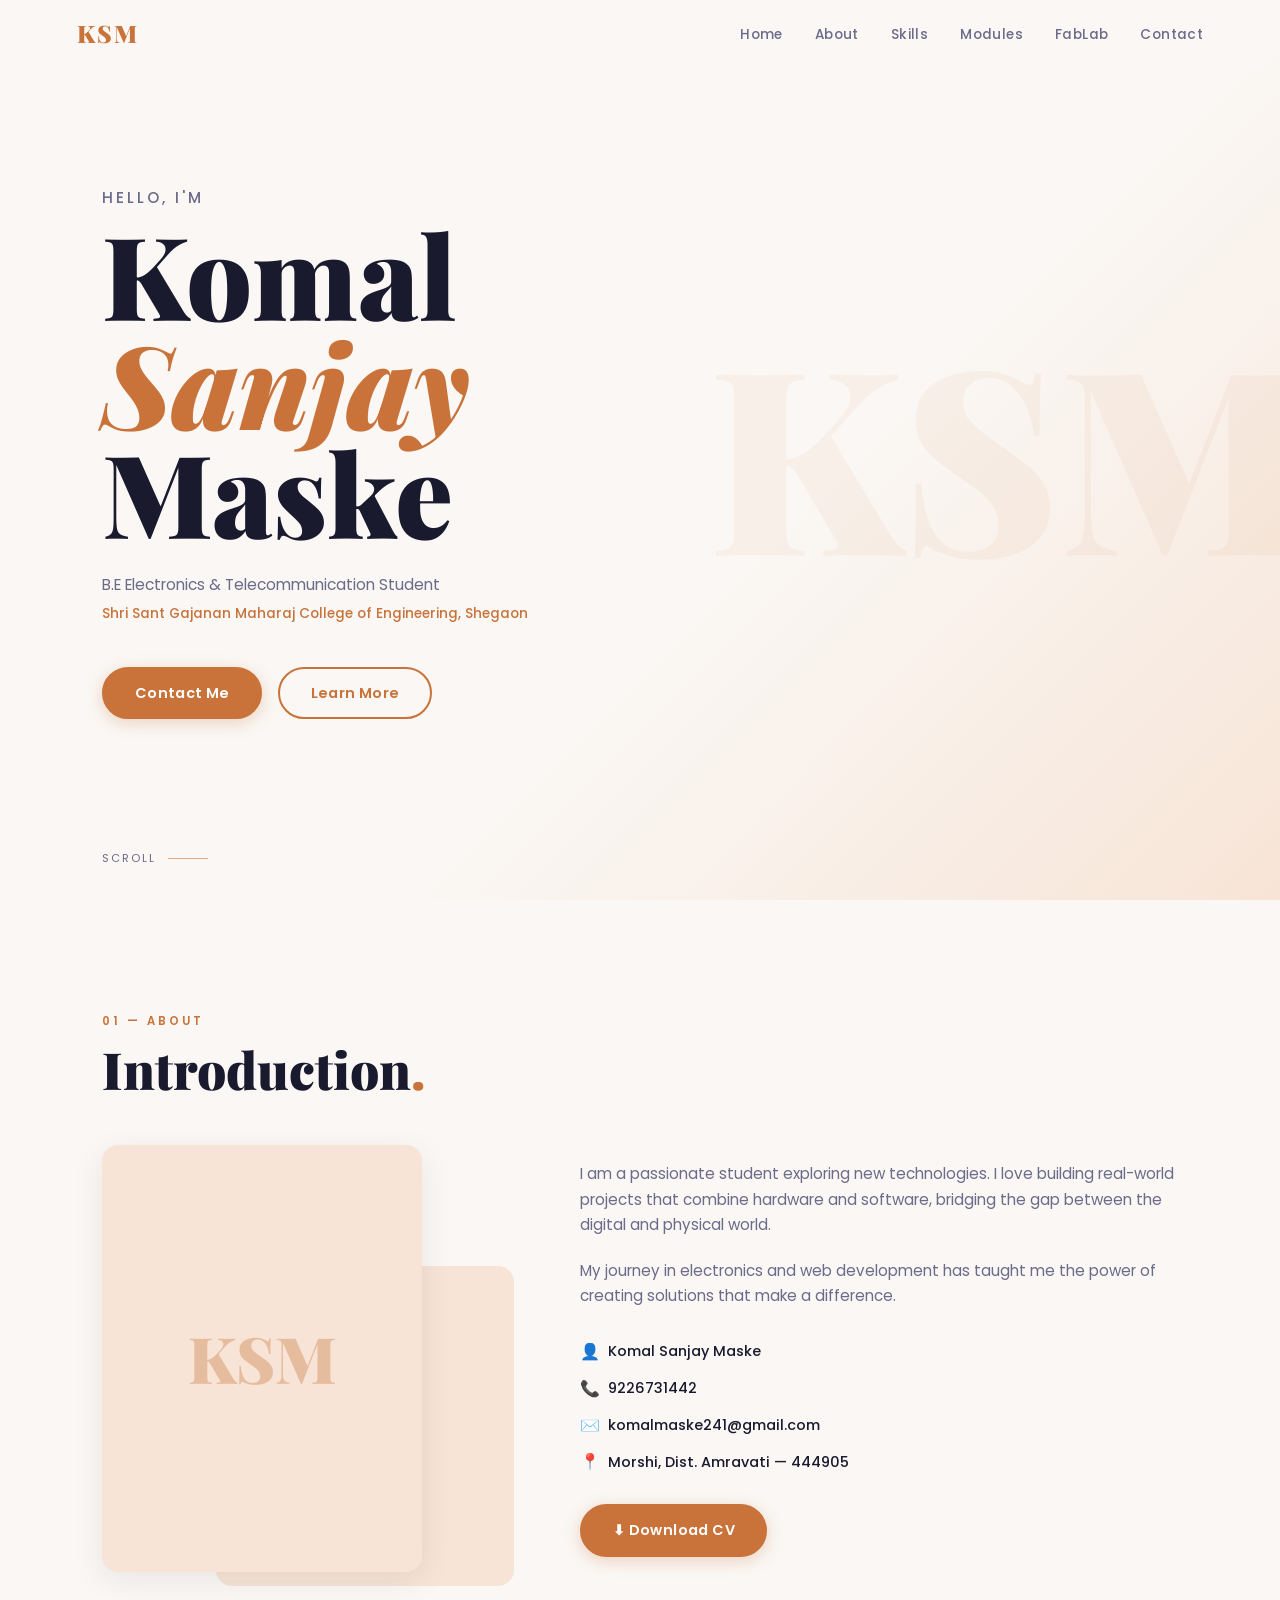
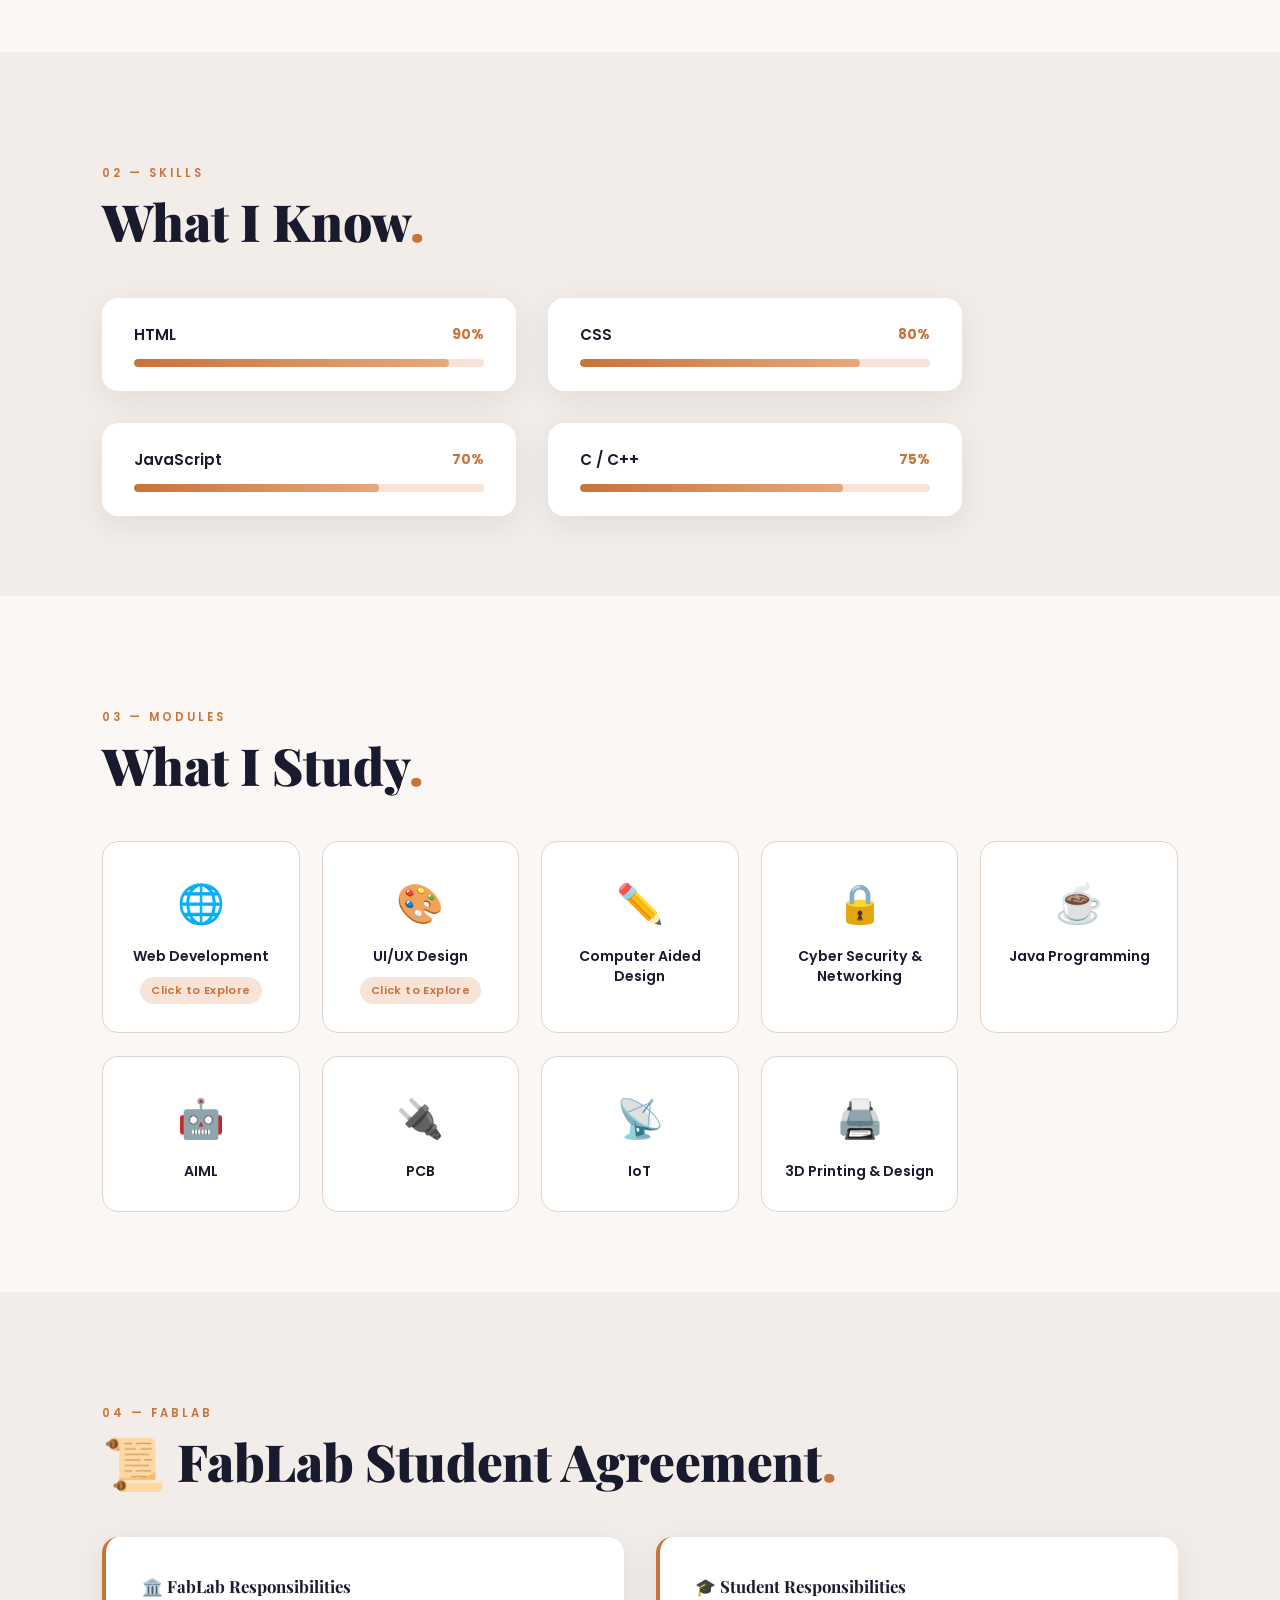
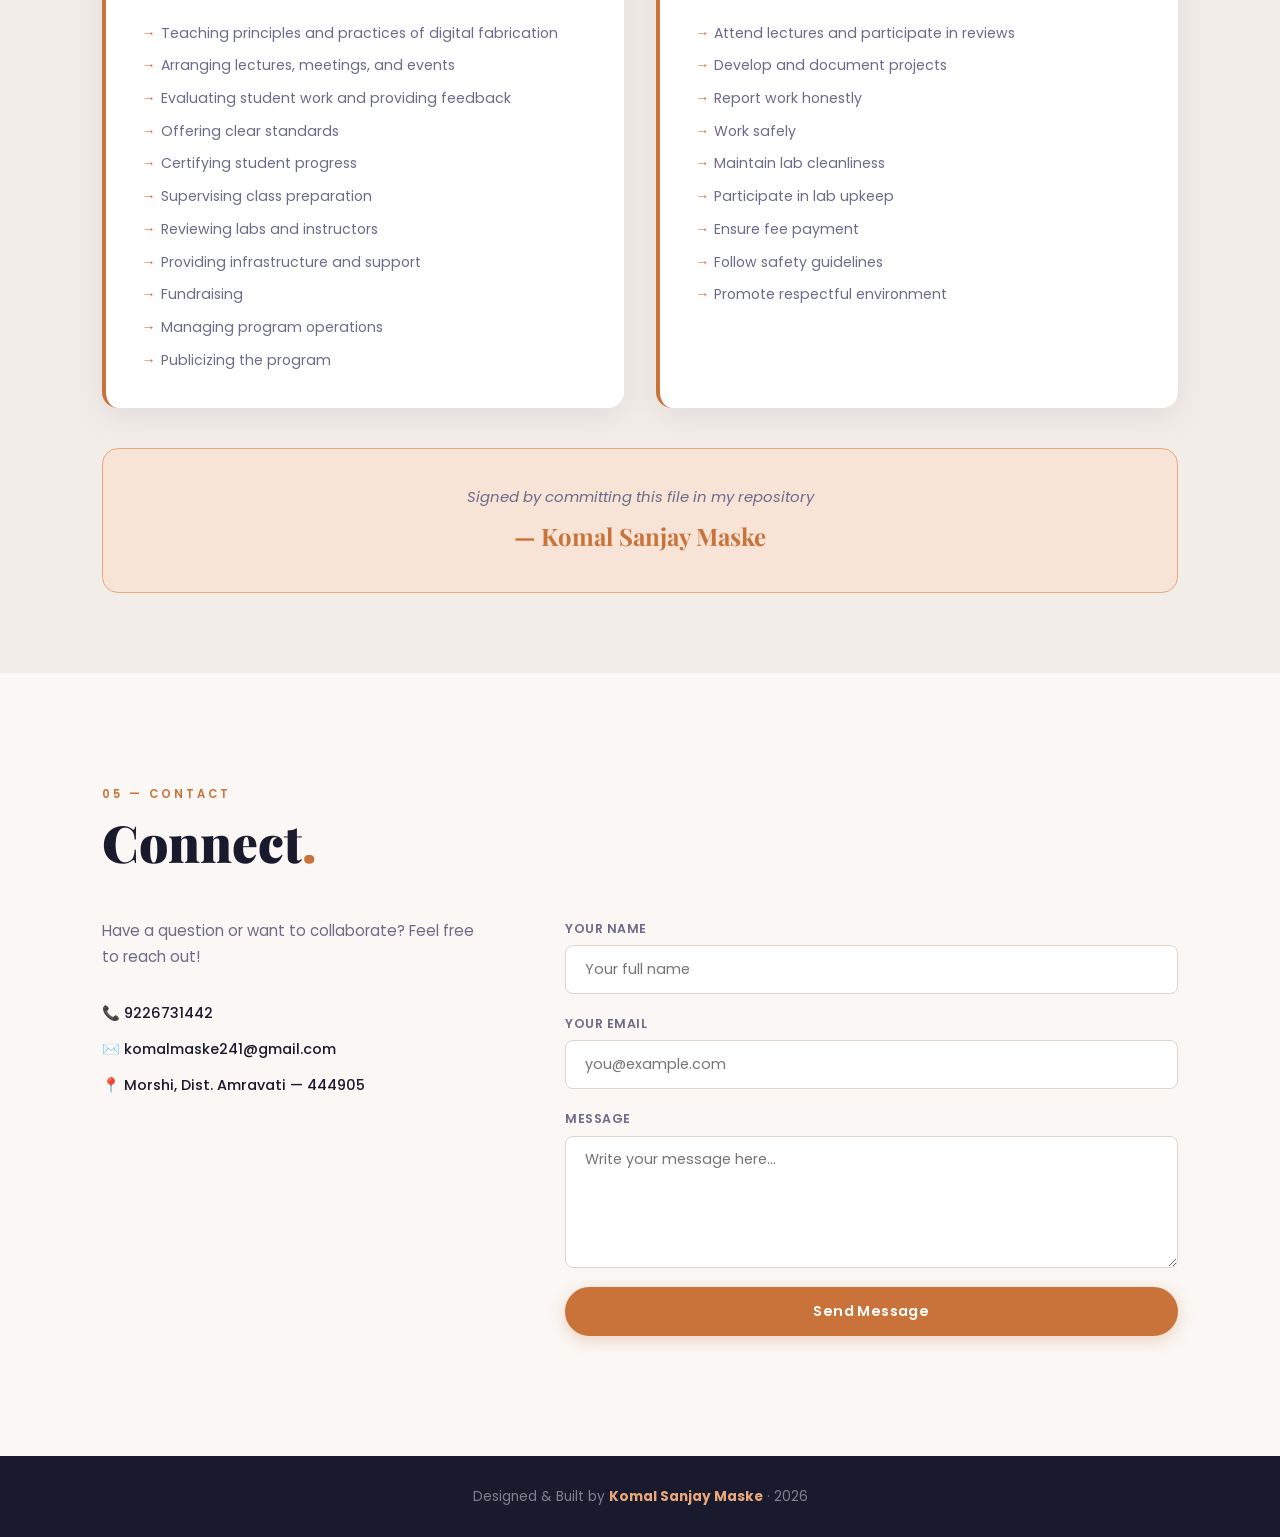
==== index.html @ d0f11cbf "Add files via upload" ====
<!DOCTYPE html>
<html lang="en">
<head>
  <meta charset="UTF-8" />
  <meta name="viewport" content="width=device-width, initial-scale=1.0" />
  <title>Komal Sanjay Maske | Portfolio</title>
  <link rel="stylesheet" href="style.css" />
  <link href="https://fonts.googleapis.com/css2?family=Playfair+Display:ital,wght@0,700;0,900;1,700&family=Poppins:wght@300;400;500;600;700&display=swap" rel="stylesheet" />
</head>
<body>

  <!-- ===== NAVBAR ===== -->
  <nav id="navbar">
    <div class="nav-logo">KSM</div>
    <button class="hamburger" id="hamburger" aria-label="Toggle menu">
      <span></span><span></span><span></span>
    </button>
    <ul class="nav-links" id="nav-links">
      <li><a href="#hero">Home</a></li>
      <li><a href="#about">About</a></li>
      <li><a href="#skills">Skills</a></li>
      <li><a href="#modules">Modules</a></li>
      <li><a href="#fablab">FabLab</a></li>
      <li><a href="#contact">Contact</a></li>
    </ul>
  </nav>

  <!-- ===== HERO ===== -->
  <section id="hero">
    <div class="hero-bg-text" aria-hidden="true">KSM</div>
    <div class="hero-content">
      <p class="hero-greeting fade-up">Hello, I'm</p>
      <h1 class="hero-name fade-up delay-1">
        <span class="name-line">Komal</span>
        <span class="name-line accent">Sanjay</span>
        <span class="name-line">Maske</span>
      </h1>
      <p class="hero-subtitle fade-up delay-2">
        B.E Electronics &amp; Telecommunication Student<br />
        <span class="college">Shri Sant Gajanan Maharaj College of Engineering, Shegaon</span>
      </p>
      <div class="hero-buttons fade-up delay-3">
        <a href="#contact" class="btn btn-primary">Contact Me</a>
        <a href="#about" class="btn btn-outline">Learn More</a>
      </div>
    </div>
    <div class="hero-scroll-hint" aria-hidden="true">
      <span>Scroll</span>
      <div class="scroll-line"></div>
    </div>
  </section>

  <!-- ===== ABOUT ===== -->
  <section id="about" class="section">
    <div class="section-label">01 — About</div>
    <h2 class="section-title">Introduction</h2>
    <div class="about-grid">
      <div class="about-image-wrap fade-left">
        <!--
          Add your photo:
          1. Place a photo named "profile.jpg" inside an "images/" folder
          2. It will appear here automatically
        -->
        <div class="about-img-placeholder">
          <img src="images/profile.jpg" alt="Komal Sanjay Maske"
            onerror="this.style.display='none';this.nextElementSibling.style.display='flex'" />
          <div class="img-fallback">KSM</div>
        </div>
        <div class="about-accent-box"></div>
      </div>
      <div class="about-text fade-right">
        <p>I am a passionate student exploring new technologies. I love building real-world projects that combine hardware and software, bridging the gap between the digital and physical world.</p>
        <p>My journey in electronics and web development has taught me the power of creating solutions that make a difference.</p>
        <ul class="about-details">
          <li><span class="detail-icon">👤</span> Komal Sanjay Maske</li>
          <li><span class="detail-icon">📞</span> 9226731442</li>
          <li><span class="detail-icon">✉️</span> komalmaske241@gmail.com</li>
          <li><span class="detail-icon">📍</span> Morshi, Dist. Amravati — 444905</li>
        </ul>
        <!-- CV PDF is included in the repo as Komal.pdf -->
        <a href="Komal.pdf" class="btn btn-primary" download="Komal_Maske_CV.pdf">⬇ Download CV</a>
      </div>
    </div>
  </section>

  <!-- ===== SKILLS ===== -->
  <section id="skills" class="section section-alt">
    <div class="section-label">02 — Skills</div>
    <h2 class="section-title">What I Know</h2>
    <div class="skills-grid">
      <div class="skill-item fade-up">
        <div class="skill-header"><span class="skill-name">HTML</span><span class="skill-percent">90%</span></div>
        <div class="skill-bar"><div class="skill-fill" data-width="90"></div></div>
      </div>
      <div class="skill-item fade-up delay-1">
        <div class="skill-header"><span class="skill-name">CSS</span><span class="skill-percent">80%</span></div>
        <div class="skill-bar"><div class="skill-fill" data-width="80"></div></div>
      </div>
      <div class="skill-item fade-up delay-2">
        <div class="skill-header"><span class="skill-name">JavaScript</span><span class="skill-percent">70%</span></div>
        <div class="skill-bar"><div class="skill-fill" data-width="70"></div></div>
      </div>
      <div class="skill-item fade-up delay-3">
        <div class="skill-header"><span class="skill-name">C / C++</span><span class="skill-percent">75%</span></div>
        <div class="skill-bar"><div class="skill-fill" data-width="75"></div></div>
      </div>
    </div>
  </section>

  <!-- ===== MODULES ===== -->
  <section id="modules" class="section">
    <div class="section-label">03 — Modules</div>
    <h2 class="section-title">What I Study</h2>
    <div class="modules-grid" id="modules-grid">
      <div class="module-card clickable fade-up" data-modal="modal-webdev" tabindex="0" role="button" aria-label="Web Development">
        <div class="module-icon">🌐</div>
        <h3>Web Development</h3>
        <span class="module-badge">Click to Explore</span>
      </div>
      <div class="module-card clickable fade-up delay-1" data-modal="modal-uiux" tabindex="0" role="button" aria-label="UI/UX Design">
        <div class="module-icon">🎨</div>
        <h3>UI/UX Design</h3>
        <span class="module-badge">Click to Explore</span>
      </div>
      <div class="module-card fade-up delay-2">
        <div class="module-icon">✏️</div>
        <h3>Computer Aided Design</h3>
      </div>
      <div class="module-card fade-up delay-3">
        <div class="module-icon">🔒</div>
        <h3>Cyber Security &amp; Networking</h3>
      </div>
      <div class="module-card fade-up">
        <div class="module-icon">☕</div>
        <h3>Java Programming</h3>
      </div>
      <div class="module-card fade-up delay-1">
        <div class="module-icon">🤖</div>
        <h3>AIML</h3>
      </div>
      <div class="module-card fade-up delay-2">
        <div class="module-icon">🔌</div>
        <h3>PCB</h3>
      </div>
      <div class="module-card fade-up delay-3">
        <div class="module-icon">📡</div>
        <h3>IoT</h3>
      </div>
      <div class="module-card fade-up">
        <div class="module-icon">🖨️</div>
        <h3>3D Printing &amp; Design</h3>
      </div>
    </div>
  </section>

  <!-- ====================================================
       MODAL: WEB DEVELOPMENT
       ==================================================== -->
  <div class="modal-overlay" id="modal-webdev" role="dialog" aria-modal="true">
    <div class="modal-box">
      <button class="modal-close" data-close="modal-webdev" aria-label="Close modal">✕</button>
      <h2 class="modal-title">🌐 My Learning Journey — Web Development</h2>

      <div class="day-index" data-group="wd">
        <button class="day-tab active" data-day="wd-day1">Day 1</button>
        <button class="day-tab" data-day="wd-day2">Day 2</button>
        <button class="day-tab" data-day="wd-day3">Day 3</button>
        <button class="day-tab" data-day="wd-day4">Day 4</button>
        <button class="day-tab" data-day="wd-day5">Day 5</button>
        <button class="day-tab" data-day="wd-day6">Day 6</button>
        <button class="day-tab" data-day="wd-day7">Day 7</button>
      </div>

      <!-- WD Day 1 -->
      <div class="day-content active" id="wd-day1">
        <h3>Day 1 — HTML Basics</h3>
        <p>On the 1st day I learned the basics of HTML. I learned how to structure a webpage, explored various HTML tags like headings, paragraphs, bold, italic, underline, lists, marquee, font, and images. I also practiced adding audio and links. My first assignment was creating an SSGMCE info page.</p>
        <div class="assignment-images">
          <figure class="assignment-img-wrap">
            <img src="images/assignments/day1.jpg" alt="Day 1 — HTML Basics Assignment" loading="lazy" />
            <figcaption>Day 1 — HTML Structure, Tags, Images &amp; Audio in VS Code</figcaption>
          </figure>
        </div>
      </div>

      <!-- WD Day 2 -->
      <div class="day-content" id="wd-day2">
        <h3>Day 2 — Tables &amp; Links</h3>
        <p>Day 2 covered HTML tables using <code>&lt;table&gt;</code>, <code>&lt;tr&gt;</code>, <code>&lt;th&gt;</code>, <code>&lt;td&gt;</code> with attributes like <code>border</code>, <code>cellpadding</code>, <code>cellspacing</code>, <code>bgcolor</code>, <code>rowspan</code>, and <code>colspan</code>. I built a marks table and a student info table.</p>
        <div class="assignment-images">
          <figure class="assignment-img-wrap">
            <img src="images/assignments/day2.jpg" alt="Day 2 — HTML Tables Assignment" loading="lazy" />
            <figcaption>Day 2 — HTML Tables: Branch Seats Cut-off &amp; Student Info (Name, Age, Gender)</figcaption>
          </figure>
        </div>
      </div>

      <!-- WD Day 3 -->
      <div class="day-content" id="wd-day3">
        <h3>Day 3 — Introduction to CSS Selectors</h3>
        <p>Day 3 introduced CSS: element selectors (styling all <code>p</code> tags with <code>color: blue; font-size: 18px</code>) and class selectors (using <code>.highlight</code> with brown background and cadetblue text). I practiced writing both in separate HTML files.</p>
        <div class="assignment-images">
          <figure class="assignment-img-wrap">
            <img src="images/assignments/day3.jpg" alt="Day 3 — CSS Selectors Assignment" loading="lazy" />
            <figcaption>Day 3 — CSS Element Selector &amp; Class Selector Examples</figcaption>
          </figure>
        </div>
      </div>

      <!-- WD Day 4 -->
      <div class="day-content" id="wd-day4">
        <h3>Day 4 — CSS Flexbox</h3>
        <p>Day 4 explored CSS Flexbox layout. I used <code>display: flex</code>, <code>justify-content: space-between</code>, <code>align-items: center</code>, and <code>flex-direction: row</code> to arrange 8 numbered boxes inside a blue-violet container. Each box had dark sea green background and brown text.</p>
        <div class="assignment-images">
          <figure class="assignment-img-wrap">
            <img src="images/assignments/day4.jpg" alt="Day 4 — CSS Flexbox" loading="lazy" />
            <figcaption>Day 4 — CSS Flexbox: 8 Boxes Layout with Container</figcaption>
          </figure>
        </div>
      </div>

      <!-- WD Day 5 -->
      <div class="day-content" id="wd-day5">
        <h3>Day 5 — Advanced CSS &amp; To-Do App Styling</h3>
        <p>Day 5 covered advanced CSS: border-radius, box-shadow, padding, margin, and background-color for creating card-like UI. I styled the To-Do List app container with <code>rgb(156,222,252)</code> background, border-radius 15px, and box-shadow. Also added a styled header with font-size 1.7em.</p>
        <div class="assignment-images">
          <figure class="assignment-img-wrap">
            <img src="images/assignments/day5.jpg" alt="Day 5 — Advanced CSS Styling" loading="lazy" />
            <figcaption>Day 5 — Advanced CSS: Box Model, Box-Shadow &amp; To-Do App Styling</figcaption>
          </figure>
        </div>
      </div>

      <!-- WD Day 6 -->
      <div class="day-content" id="wd-day6">
        <h3>Day 6 — JavaScript Basics</h3>
        <p>Day 6 introduced JavaScript. I declared variables using <code>var</code>, performed arithmetic operations (subtraction), used comparison operators (<code>&gt;</code>, <code>&gt;&gt;</code>), logical operators, and <code>console.log()</code> to print output. I ran the JS file using Node.js in the VS Code terminal and saw outputs like 100, true, 2, 0, 1.</p>
        <div class="assignment-images">
          <figure class="assignment-img-wrap">
            <img src="images/assignments/day6.jpg" alt="Day 6 — JavaScript Basics" loading="lazy" />
            <figcaption>Day 6 — JS Variables, Operators &amp; console.log() Output in Node.js Terminal</figcaption>
          </figure>
        </div>
        <div class="day-links">
          <p class="links-label">📂 My Assignment Files (click to open):</p>
          <a href="Komal_form.html" target="_blank" rel="noopener" class="day-link-btn">📄 HTML Form Assignment</a>
          <a href="My_journey.html" target="_blank" rel="noopener" class="day-link-btn">📄 My CSS Journey Page</a>
          <a href="marks3.html" target="_blank" rel="noopener" class="day-link-btn">📄 Marks Table Assignment</a>
        </div>
      </div>

      <!-- WD Day 7 -->
      <div class="day-content" id="wd-day7">
        <h3>Day 7 — Advanced JavaScript &amp; Final Projects</h3>
        <p>Day 7 covered advanced JavaScript concepts: DOM manipulation, event listeners (<code>onclick</code>), dynamic HTML creation, and building an interactive To-Do list application. I also consolidated everything by creating my personal portfolio and other web pages as final projects.</p>
        <div class="assignment-images">
          <figure class="assignment-img-wrap">
            <img src="images/assignments/day7.jpg" alt="Day 7 — Advanced JavaScript" loading="lazy" />
            <figcaption>Day 7 — Advanced JS: To-Do App with DOM Manipulation in VS Code</figcaption>
          </figure>
        </div>
        <div class="day-links">
          <p class="links-label">📂 Final Project Files (click to open):</p>
          <a href="Portfolio.html" target="_blank" rel="noopener" class="day-link-btn">🌐 My First Portfolio Page</a>
          <a href="Myself.html" target="_blank" rel="noopener" class="day-link-btn">📄 About Myself Page</a>
        </div>
      </div>

    </div><!-- end .modal-box -->
  </div><!-- end #modal-webdev -->

  <!-- ====================================================
       MODAL: UI/UX DESIGN
       ==================================================== -->
  <div class="modal-overlay" id="modal-uiux" role="dialog" aria-modal="true">
    <div class="modal-box">
      <button class="modal-close" data-close="modal-uiux" aria-label="Close modal">✕</button>
      <h2 class="modal-title">🎨 My Learning Index — UI/UX Design</h2>

      <div class="day-index" data-group="ux">
        <button class="day-tab active" data-day="ux-day1">Day 1</button>
        <button class="day-tab" data-day="ux-day2">Day 2</button>
        <button class="day-tab" data-day="ux-day3">Day 3</button>
        <button class="day-tab" data-day="ux-day4">Day 4</button>
        <button class="day-tab" data-day="ux-day5">Day 5</button>
        <button class="day-tab" data-day="ux-day6">Day 6</button>
        <button class="day-tab" data-day="ux-day7">Day 7</button>
      </div>

      <!-- UX Day 1 -->
      <div class="day-content active" id="ux-day1">
        <h3>Day 1 — Basics of UI</h3>
        <p>On the first day, I learned what UI (User Interface) means — the visual layer of a product that users interact with. I studied design fundamentals: visual hierarchy, consistency, simplicity, and how color/typography affect user experience. I was introduced to Figma as our main design tool.</p>
        <div class="uiux-placeholder">
          <div class="placeholder-box">🖥️<br/>UI Basics<br/><small>Add your Day 1 Figma screenshot or notes here</small></div>
        </div>
      </div>

      <!-- UX Day 2 -->
      <div class="day-content" id="ux-day2">
        <h3>Day 2 — Red Bull Project Start</h3>
        <p>Day 2 was exciting! We started a real-world UI design project for Red Bull. I created a complete Design System including typography (Heading, Price Text, Small Heading), color palettes for Sugarfree, Energy Drink, and Zero variants, button styles, social media icons, and product card designs in Figma.</p>
        <div class="assignment-images">
          <figure class="assignment-img-wrap wide">
            <img src="images/uiux/day2.jpg" alt="Day 2 — Red Bull UI Design in Figma" loading="lazy" />
            <figcaption>Day 2 — Red Bull UI Design System: Typography, Color Palette, Logo &amp; Product Cards in Figma</figcaption>
          </figure>
        </div>
      </div>

      <!-- UX Day 3 -->
      <div class="day-content" id="ux-day3">
        <h3>Day 3 — Design &amp; Layout</h3>
        <p>Day 3 focused on layout principles: 8-point grid system, spacing rules, alignment, visual balance, and using Figma frames with auto-layout. I learned how to create a structured, professional web layout that adapts cleanly across screen sizes.</p>
        <div class="uiux-placeholder">
          <div class="placeholder-box">📐<br/>Layout Design<br/><small>Add your Day 3 Figma layout screenshot here</small></div>
        </div>
      </div>

      <!-- UX Day 4 -->
      <div class="day-content" id="ux-day4">
        <h3>Day 4 — Animation &amp; Micro-interactions</h3>
        <p>Day 4 explored how animations and micro-interactions enhance user experience. I learned about hover effects, loading animations, transition timing, and created smooth interactive transitions in Figma prototype mode to make the design feel alive and responsive.</p>
        <div class="uiux-placeholder">
          <div class="placeholder-box">✨<br/>Animation Design<br/><small>Add your Day 4 animation screenshot here</small></div>
        </div>
      </div>

      <!-- UX Day 5 -->
      <div class="day-content" id="ux-day5">
        <h3>Day 5 — Basics of UX</h3>
        <p>Day 5 shifted to UX (User Experience): understanding users through research, creating user personas, mapping user journeys, and wireframing. I learned the 10 Nielsen heuristics and how to evaluate a design from the user's perspective rather than just the designer's eye.</p>
        <div class="uiux-placeholder">
          <div class="placeholder-box">🧠<br/>UX Research &amp; Wireframing<br/><small>Add your Day 5 wireframe or user journey here</small></div>
        </div>
      </div>

      <!-- UX Day 6 -->
      <div class="day-content" id="ux-day6">
        <h3>Day 6 — Prototype (Red Bull Project)</h3>
        <p>Day 6 was all about prototyping. I connected all the Red Bull design frames in Figma to create a fully interactive, clickable prototype. I set up prototype flows, transitions (Dissolve, Push, Slide), and tested the experience as if it were a real website. Click below to explore the prototype!</p>
        <div class="uiux-placeholder figma-preview-box">
          <div class="placeholder-box">🔗<br/>Red Bull Interactive Prototype<br/><small>Click the button below to open in Figma</small></div>
        </div>
        <div class="day-links">
          <p class="links-label">🔗 View Live Prototype on Figma:</p>
          <a href="https://www.figma.com/design/dJ9uq06juz5YLzWpvIkBPR/Untitled?node-id=42-2&t=kYhwRMxZu3r1bXYb-1"
             target="_blank" rel="noopener noreferrer" class="day-link-btn figma-btn">
            🎨 Open Red Bull Prototype in Figma
          </a>
        </div>
      </div>

      <!-- UX Day 7 -->
      <div class="day-content" id="ux-day7">
        <h3>Day 7 — My Final Project</h3>
        <p>On the final day, I completed my full UI/UX design project applying everything: visual design, grid layout, color theory, typography, component design, and interactive prototyping. The result is a complete, professional-level Figma project. Click below to view my final work!</p>
        <div class="uiux-placeholder figma-preview-box">
          <div class="placeholder-box trophy">🏆<br/>My Complete Design Project<br/><small>Click the button below to open in Figma</small></div>
        </div>
        <div class="day-links">
          <p class="links-label">🔗 View My Final Project on Figma:</p>
          <a href="https://www.figma.com/design/dJ9uq06juz5YLzWpvIkBPR/Untitled?node-id=57-2&t=kYhwRMxZu3r1bXYb-1"
             target="_blank" rel="noopener noreferrer" class="day-link-btn figma-btn">
            🎨 Open My Final Figma Project
          </a>
        </div>
      </div>

    </div><!-- end .modal-box -->
  </div><!-- end #modal-uiux -->

  <!-- ===== FABLAB ===== -->
  <section id="fablab" class="section section-alt">
    <div class="section-label">04 — FabLab</div>
    <h2 class="section-title">📜 FabLab Student Agreement</h2>
    <div class="fablab-grid">
      <div class="fablab-card fade-up">
        <h3 class="fablab-card-title">🏛️ FabLab Responsibilities</h3>
        <ul class="fablab-list">
          <li>Teaching principles and practices of digital fabrication</li>
          <li>Arranging lectures, meetings, and events</li>
          <li>Evaluating student work and providing feedback</li>
          <li>Offering clear standards</li>
          <li>Certifying student progress</li>
          <li>Supervising class preparation</li>
          <li>Reviewing labs and instructors</li>
          <li>Providing infrastructure and support</li>
          <li>Fundraising</li>
          <li>Managing program operations</li>
          <li>Publicizing the program</li>
        </ul>
      </div>
      <div class="fablab-card fade-up delay-1">
        <h3 class="fablab-card-title">🎓 Student Responsibilities</h3>
        <ul class="fablab-list">
          <li>Attend lectures and participate in reviews</li>
          <li>Develop and document projects</li>
          <li>Report work honestly</li>
          <li>Work safely</li>
          <li>Maintain lab cleanliness</li>
          <li>Participate in lab upkeep</li>
          <li>Ensure fee payment</li>
          <li>Follow safety guidelines</li>
          <li>Promote respectful environment</li>
        </ul>
      </div>
    </div>
    <div class="fablab-declaration fade-up">
      <p class="declaration-text"><em>Signed by committing this file in my repository</em></p>
      <p class="declaration-name">— Komal Sanjay Maske</p>
    </div>
  </section>

  <!-- ===== CONTACT ===== -->
  <section id="contact" class="section">
    <div class="section-label">05 — Contact</div>
    <h2 class="section-title">Connect</h2>
    <div class="contact-wrapper">
      <div class="contact-info fade-left">
        <p>Have a question or want to collaborate? Feel free to reach out!</p>
        <ul class="contact-details">
          <li>📞 9226731442</li>
          <li>✉️ komalmaske241@gmail.com</li>
          <li>📍 Morshi, Dist. Amravati — 444905</li>
        </ul>
      </div>
      <form class="contact-form fade-right" id="contact-form" novalidate>
        <div class="form-group">
          <label for="fname">Your Name</label>
          <input type="text" id="fname" name="name" placeholder="Your full name" required />
        </div>
        <div class="form-group">
          <label for="femail">Your Email</label>
          <input type="email" id="femail" name="email" placeholder="you@example.com" required />
        </div>
        <div class="form-group">
          <label for="fmessage">Message</label>
          <textarea id="fmessage" name="message" rows="5" placeholder="Write your message here..." required></textarea>
        </div>
        <button type="submit" class="btn btn-primary">Send Message</button>
        <p class="form-status" id="form-status"></p>
      </form>
    </div>
  </section>

  <!-- ===== FOOTER ===== -->
  <footer>
    <p>Designed &amp; Built by <strong>Komal Sanjay Maske</strong> · 2026</p>
  </footer>

  <script src="script.js"></script>
</body>
</html>
---- style.css ----
/* ==============================================
   KOMAL SANJAY MASKE — PORTFOLIO
   style.css  |  Clean, beginner-friendly CSS
   ============================================== */

/* ---------- CSS VARIABLES ---------- */
:root {
  --bg:           #faf7f4;
  --bg-alt:       #f2ede8;
  --text:         #1a1a2e;
  --text-muted:   #6b6b8a;
  --accent:       #c9733a;
  --accent-light: #e8a87c;
  --accent-pale:  #f7e4d6;
  --white:        #ffffff;
  --border:       #e0d5cc;

  --font-display: 'Playfair Display', serif;
  --font-body:    'Poppins', sans-serif;

  --radius:       16px;
  --radius-sm:    8px;
  --shadow:       0 8px 32px rgba(26,26,46,.08);
  --shadow-hover: 0 16px 48px rgba(201,115,58,.18);
  --transition:   .35s cubic-bezier(.4,0,.2,1);
  --nav-h:        68px;
}

/* ---------- RESET ---------- */
*, *::before, *::after { box-sizing: border-box; margin: 0; padding: 0; }
html   { scroll-behavior: smooth; }
body   { font-family: var(--font-body); background: var(--bg); color: var(--text); line-height: 1.7; overflow-x: hidden; }
img    { max-width: 100%; display: block; }
a      { color: inherit; text-decoration: none; }
ul     { list-style: none; }
code   { background: var(--accent-pale); color: var(--accent); padding: .1rem .4rem; border-radius: 4px; font-size: .88em; }

/* Scrollbar */
::-webkit-scrollbar        { width: 6px; }
::-webkit-scrollbar-track  { background: var(--bg-alt); }
::-webkit-scrollbar-thumb  { background: var(--accent-light); border-radius: 99px; }

/* ======================================================
   NAVBAR
   ====================================================== */
#navbar {
  position: fixed; top: 0; left: 0; right: 0;
  height: var(--nav-h);
  display: flex; align-items: center; justify-content: space-between;
  padding: 0 6%;
  background: rgba(250,247,244,.9);
  backdrop-filter: blur(14px);
  border-bottom: 1px solid transparent;
  z-index: 900;
  transition: border-color var(--transition), box-shadow var(--transition);
}
#navbar.scrolled {
  border-bottom-color: var(--border);
  box-shadow: 0 2px 20px rgba(26,26,46,.07);
}
.nav-logo {
  font-family: var(--font-display);
  font-size: 1.5rem; font-weight: 900;
  color: var(--accent); letter-spacing: 2px;
}
.nav-links { display: flex; gap: 2rem; }
.nav-links a {
  font-size: .85rem; font-weight: 500; letter-spacing: .4px;
  color: var(--text-muted);
  position: relative; padding-bottom: 3px;
  transition: color var(--transition);
}
.nav-links a::after {
  content: ''; position: absolute; left: 0; bottom: 0;
  width: 0; height: 2px; background: var(--accent);
  border-radius: 99px; transition: width var(--transition);
}
.nav-links a:hover          { color: var(--accent); }
.nav-links a:hover::after   { width: 100%; }

/* Hamburger */
.hamburger { display: none; flex-direction: column; gap: 5px; background: none; border: none; cursor: pointer; padding: 6px; }
.hamburger span { display: block; width: 26px; height: 2px; background: var(--text); border-radius: 99px; transition: var(--transition); }
.hamburger.open span:nth-child(1) { transform: translateY(7px) rotate(45deg); }
.hamburger.open span:nth-child(2) { opacity: 0; }
.hamburger.open span:nth-child(3) { transform: translateY(-7px) rotate(-45deg); }

/* ======================================================
   BUTTONS
   ====================================================== */
.btn {
  display: inline-block; padding: .75rem 1.9rem;
  border-radius: 99px;
  font-family: var(--font-body); font-size: .9rem; font-weight: 600; letter-spacing: .4px;
  cursor: pointer; border: 2px solid transparent;
  transition: transform var(--transition), box-shadow var(--transition), background var(--transition);
}
.btn:hover  { transform: translateY(-3px); }
.btn:active { transform: translateY(-1px); }

.btn-primary { background: var(--accent); color: var(--white); border-color: var(--accent); box-shadow: 0 4px 16px rgba(201,115,58,.28); }
.btn-primary:hover { background: #b5612d; box-shadow: var(--shadow-hover); }

.btn-outline { background: transparent; color: var(--accent); border-color: var(--accent); }
.btn-outline:hover { background: var(--accent-pale); }

/* ======================================================
   SECTION BASE
   ====================================================== */
.section     { padding: 7rem 8% 5rem; }
.section-alt { background: var(--bg-alt); }

.section-label {
  font-size: .72rem; font-weight: 600; letter-spacing: 3px;
  text-transform: uppercase; color: var(--accent); margin-bottom: .6rem;
}
.section-title {
  font-family: var(--font-display);
  font-size: clamp(2rem, 5vw, 3.2rem);
  font-weight: 900; line-height: 1.1;
  margin-bottom: 3rem;
}
.section-title::after { content: '.'; color: var(--accent); }

/* ======================================================
   HERO
   ====================================================== */
#hero {
  min-height: 100vh;
  display: flex; align-items: center; justify-content: flex-start;
  padding: var(--nav-h) 8% 4rem;
  position: relative; overflow: hidden;
  background: linear-gradient(135deg, #faf7f4 60%, #f7e4d6 100%);
}
.hero-bg-text {
  position: absolute; right: -2%; top: 50%; transform: translateY(-50%);
  font-family: var(--font-display); font-size: clamp(10rem, 20vw, 20rem); font-weight: 900;
  color: rgba(201,115,58,.06); line-height: 1;
  user-select: none; pointer-events: none; white-space: nowrap;
}
.hero-content { position: relative; z-index: 1; max-width: 680px; }
.hero-greeting { font-size: .95rem; font-weight: 500; letter-spacing: 3px; text-transform: uppercase; color: var(--text-muted); margin-bottom: .5rem; }
.hero-name {
  font-family: var(--font-display);
  font-size: clamp(3.2rem, 9vw, 7.5rem);
  font-weight: 900; line-height: .95;
  margin-bottom: 1.5rem;
  display: flex; flex-direction: column;
}
.name-line        { display: block; }
.name-line.accent { color: var(--accent); font-style: italic; }
.hero-subtitle    { font-size: .97rem; color: var(--text-muted); margin-bottom: 2.5rem; line-height: 1.8; }
.hero-subtitle .college { font-size: .85rem; color: var(--accent); font-weight: 500; }
.hero-buttons     { display: flex; gap: 1rem; flex-wrap: wrap; }

.hero-scroll-hint {
  position: absolute; bottom: 2rem; left: 8%;
  display: flex; align-items: center; gap: .75rem;
  font-size: .7rem; letter-spacing: 2px; text-transform: uppercase;
  color: var(--text-muted);
}
.scroll-line { width: 40px; height: 1px; background: var(--accent-light); animation: scrollPulse 2s ease-in-out infinite; }
@keyframes scrollPulse { 0%,100%{transform:scaleX(1);opacity:1} 50%{transform:scaleX(.5);opacity:.4} }

/* ======================================================
   ABOUT
   ====================================================== */
.about-grid {
  display: grid; grid-template-columns: 1fr 1.5fr;
  gap: 5rem; align-items: center;
}
.about-image-wrap { position: relative; }
.about-img-placeholder {
  width: 100%; aspect-ratio: 3/4; max-width: 320px;
  border-radius: var(--radius); overflow: hidden;
  background: var(--accent-pale);
  position: relative; z-index: 1; box-shadow: var(--shadow);
}
.about-img-placeholder img { width: 100%; height: 100%; object-fit: cover; }
.img-fallback {
  display: none; width: 100%; height: 100%;
  align-items: center; justify-content: center;
  font-family: var(--font-display); font-size: 4rem; font-weight: 900;
  color: var(--accent); opacity: .35;
}
.about-accent-box {
  position: absolute; bottom: -14px; right: -14px;
  width: 75%; height: 75%;
  background: var(--accent-pale); border-radius: var(--radius); z-index: 0;
}
.about-text p      { color: var(--text-muted); margin-bottom: 1.2rem; font-size: .95rem; }
.about-details     { margin: 1.8rem 0; display: flex; flex-direction: column; gap: .6rem; }
.about-details li  { font-size: .9rem; font-weight: 500; display: flex; align-items: center; gap: .5rem; }
.detail-icon       { font-size: 1rem; }

/* ======================================================
   SKILLS
   ====================================================== */
.skills-grid { display: grid; grid-template-columns: repeat(2,1fr); gap: 2rem; max-width: 860px; }
.skill-item  { padding: 1.5rem 2rem; background: var(--white); border-radius: var(--radius); box-shadow: var(--shadow); }
.skill-header { display: flex; justify-content: space-between; align-items: center; margin-bottom: .7rem; }
.skill-name   { font-weight: 600; font-size: .95rem; }
.skill-percent { font-size: .85rem; font-weight: 700; color: var(--accent); }
.skill-bar { height: 8px; background: var(--accent-pale); border-radius: 99px; overflow: hidden; }
.skill-fill {
  height: 100%; width: 0%;
  background: linear-gradient(90deg, var(--accent), var(--accent-light));
  border-radius: 99px;
  transition: width 1.2s cubic-bezier(.4,0,.2,1);
}

/* ======================================================
   MODULES
   ====================================================== */
.modules-grid { display: grid; grid-template-columns: repeat(auto-fill,minmax(180px,1fr)); gap: 1.4rem; }
.module-card {
  background: var(--white); border: 1px solid var(--border);
  border-radius: var(--radius); padding: 1.8rem 1.4rem;
  text-align: center;
  transition: transform var(--transition), box-shadow var(--transition), border-color var(--transition);
}
.module-card:hover { transform: translateY(-6px); box-shadow: var(--shadow-hover); border-color: var(--accent-light); }
.module-card.clickable { cursor: pointer; }
.module-card.clickable:focus { outline: 3px solid var(--accent); outline-offset: 3px; }
.module-icon { font-size: 2.4rem; margin-bottom: .7rem; }
.module-card h3 { font-size: .88rem; font-weight: 600; line-height: 1.4; }
.module-badge {
  display: inline-block; margin-top: .65rem;
  background: var(--accent-pale); color: var(--accent);
  font-size: .7rem; font-weight: 600;
  padding: .22rem .7rem; border-radius: 99px; letter-spacing: .4px;
}

/* ======================================================
   MODALS
   ====================================================== */
.modal-overlay {
  position: fixed; inset: 0; z-index: 1000;
  background: rgba(26,26,46,.6);
  backdrop-filter: blur(6px);
  display: none;
  align-items: center; justify-content: center;
  padding: 1.5rem;
  opacity: 0; transition: opacity .3s ease;
}
.modal-overlay.active { display: flex; }
.modal-overlay.visible { opacity: 1; }

.modal-box {
  background: var(--white); border-radius: var(--radius);
  width: 100%; max-width: 800px;
  max-height: 88vh; overflow-y: auto;
  padding: 2.5rem 2.5rem 2rem;
  position: relative;
  transform: translateY(20px); transition: transform .3s ease;
  box-shadow: 0 24px 80px rgba(26,26,46,.2);
}
.modal-overlay.visible .modal-box { transform: translateY(0); }

.modal-close {
  position: sticky; top: 0; float: right; margin-bottom: .5rem;
  background: var(--accent-pale); border: none;
  color: var(--accent); font-size: 1.1rem; font-weight: 700;
  width: 36px; height: 36px; border-radius: 50%;
  cursor: pointer; display: flex; align-items: center; justify-content: center;
  transition: background var(--transition);
  z-index: 5;
}
.modal-close:hover { background: var(--accent); color: var(--white); }

.modal-title {
  font-family: var(--font-display); font-size: clamp(1.3rem,3vw,1.8rem);
  font-weight: 700; margin-bottom: 1.8rem; color: var(--text);
  clear: both;
}

/* Day tabs */
.day-index { display: flex; flex-wrap: wrap; gap: .5rem; margin-bottom: 2rem; }
.day-tab {
  background: var(--bg-alt); border: 1px solid var(--border);
  border-radius: 99px; padding: .38rem 1.1rem;
  font-family: var(--font-body); font-size: .82rem; font-weight: 500;
  cursor: pointer; color: var(--text-muted);
  transition: background var(--transition), color var(--transition), border-color var(--transition);
}
.day-tab:hover, .day-tab.active {
  background: var(--accent); color: var(--white); border-color: var(--accent);
}

/* Day content */
.day-content      { display: none; animation: fadeIn .35s ease; }
.day-content.active { display: block; }
@keyframes fadeIn { from{opacity:0;transform:translateY(8px)} to{opacity:1;transform:translateY(0)} }

.day-content h3 {
  font-family: var(--font-display); font-size: 1.3rem; font-weight: 700;
  color: var(--accent); margin-bottom: .9rem;
}
.day-content p { color: var(--text-muted); font-size: .93rem; margin-bottom: 1.3rem; line-height: 1.75; }

/* Assignment images */
.assignment-images { display: flex; gap: 1.25rem; flex-wrap: wrap; margin-bottom: 1.5rem; }
.assignment-img-wrap {
  flex: 1 1 260px; max-width: 500px;
  background: var(--bg-alt); border: 1px solid var(--border);
  border-radius: var(--radius-sm); overflow: hidden;
}
.assignment-img-wrap.wide { max-width: 100%; flex: 1 1 100%; }
.assignment-img-wrap img { width: 100%; height: auto; display: block; }
.assignment-img-wrap figcaption {
  font-size: .78rem; color: var(--text-muted);
  padding: .6rem 1rem; line-height: 1.5; text-align: center;
}

/* UI/UX placeholder boxes */
.uiux-placeholder      { margin-bottom: 1.5rem; }
.placeholder-box {
  background: var(--accent-pale); border: 2px dashed var(--accent-light);
  border-radius: var(--radius-sm); padding: 2.5rem 1rem;
  text-align: center; color: var(--accent);
  font-size: .88rem; line-height: 1.8;
}
.placeholder-box small { color: var(--text-muted); font-size: .8rem; }

/* Day links / Figma buttons */
.day-links { margin-top: 1.2rem; display: flex; flex-direction: column; gap: .7rem; }
.links-label { font-size: .82rem; font-weight: 600; color: var(--text-muted); margin-bottom: .3rem; }
.day-link-btn {
  display: inline-block; padding: .6rem 1.4rem;
  background: var(--bg-alt); border: 1px solid var(--border);
  border-radius: var(--radius-sm); font-size: .85rem; font-weight: 500;
  color: var(--text); transition: background var(--transition), border-color var(--transition);
  width: fit-content;
}
.day-link-btn:hover { background: var(--accent-pale); border-color: var(--accent); color: var(--accent); }
.figma-btn {
  background: #1e1e2e; color: #a78bfa; border-color: #3d3d5c;
  font-weight: 600;
}
.figma-btn:hover { background: #2d2d44; color: #c4b5fd; border-color: #6d6dab; }

/* ======================================================
   FABLAB
   ====================================================== */
.fablab-grid { display: grid; grid-template-columns: repeat(2,1fr); gap: 2rem; margin-bottom: 2.5rem; }
.fablab-card {
  background: var(--white); border-radius: var(--radius);
  padding: 2.2rem; box-shadow: var(--shadow);
  border-left: 4px solid var(--accent);
}
.fablab-card-title { font-family: var(--font-display); font-size: 1.05rem; font-weight: 700; margin-bottom: 1.3rem; }
.fablab-list { display: flex; flex-direction: column; gap: .55rem; }
.fablab-list li { position: relative; padding-left: 1.2rem; font-size: .88rem; color: var(--text-muted); }
.fablab-list li::before { content: '→'; position: absolute; left: 0; color: var(--accent); font-weight: 700; }
.fablab-declaration { text-align: center; padding: 2.2rem; background: var(--accent-pale); border-radius: var(--radius); border: 1px solid var(--accent-light); }
.declaration-text { color: var(--text-muted); margin-bottom: .4rem; font-size: .93rem; }
.declaration-name { font-family: var(--font-display); font-size: 1.5rem; font-weight: 700; color: var(--accent); }

/* ======================================================
   CONTACT
   ====================================================== */
.contact-wrapper { display: grid; grid-template-columns: 1fr 1.6fr; gap: 5rem; align-items: flex-start; }
.contact-info p  { color: var(--text-muted); margin-bottom: 2rem; font-size: .94rem; }
.contact-details { display: flex; flex-direction: column; gap: .7rem; }
.contact-details li { font-size: .9rem; font-weight: 500; }
.contact-form { display: flex; flex-direction: column; gap: 1.2rem; }
.form-group { display: flex; flex-direction: column; gap: .38rem; }
.form-group label { font-size: .78rem; font-weight: 600; letter-spacing: .5px; text-transform: uppercase; color: var(--text-muted); }
.form-group input,
.form-group textarea {
  padding: .8rem 1.2rem; border: 1.5px solid var(--border);
  border-radius: var(--radius-sm);
  background: var(--white); font-family: var(--font-body); font-size: .9rem; color: var(--text);
  transition: border-color var(--transition), box-shadow var(--transition);
  resize: vertical;
}
.form-group input:focus,
.form-group textarea:focus { outline: none; border-color: var(--accent); box-shadow: 0 0 0 3px rgba(201,115,58,.12); }
.form-group textarea { min-height: 115px; }
.form-status  { font-size: .85rem; font-weight: 500; min-height: 1.2em; margin-top: .25rem; }

/* ======================================================
   FOOTER
   ====================================================== */
footer { padding: 1.8rem 8%; background: var(--text); color: rgba(255,255,255,.45); text-align: center; font-size: .85rem; }
footer strong { color: var(--accent-light); }

/* ======================================================
   SCROLL ANIMATIONS
   ====================================================== */
.fade-up, .fade-left, .fade-right {
  opacity: 0; transition: opacity .7s ease, transform .7s ease;
}
.fade-up    { transform: translateY(28px); }
.fade-left  { transform: translateX(-36px); }
.fade-right { transform: translateX(36px); }

.fade-up.visible,
.fade-left.visible,
.fade-right.visible { opacity: 1; transform: translate(0,0); }

.delay-1 { transition-delay: .12s; }
.delay-2 { transition-delay: .24s; }
.delay-3 { transition-delay: .36s; }

/* ======================================================
   RESPONSIVE — TABLET  (max 900px)
   ====================================================== */
@media (max-width: 900px) {
  .about-grid, .fablab-grid, .contact-wrapper { grid-template-columns: 1fr; gap: 2.5rem; }
  .about-image-wrap { display: none; }
  .skills-grid { grid-template-columns: 1fr; }
}

/* ======================================================
   RESPONSIVE — MOBILE  (max 640px)
   ====================================================== */
@media (max-width: 640px) {
  .section { padding: 5rem 5% 3rem; }

  /* Show hamburger, hide desktop nav */
  .hamburger { display: flex; }
  .nav-links {
    position: absolute; top: var(--nav-h); left: 0; right: 0;
    background: var(--bg); flex-direction: column; gap: 0;
    max-height: 0; overflow: hidden;
    transition: max-height .4s ease, border-color .4s;
    border-bottom: 1px solid transparent;
  }
  .nav-links.open { max-height: 420px; border-bottom-color: var(--border); }
  .nav-links li { border-bottom: 1px solid var(--border); }
  .nav-links a { display: block; padding: .9rem 6%; font-size: .95rem; }
  .nav-links a::after { display: none; }

  .hero-buttons { flex-direction: column; }
  .hero-scroll-hint { display: none; }

  .modules-grid { grid-template-columns: repeat(2,1fr); }

  /* Modal full screen on mobile */
  .modal-box { padding: 1.5rem 1.2rem 1.5rem; max-height: 94vh; }
  .modal-title { font-size: 1.15rem; }

  .assignment-img-wrap { max-width: 100%; }
  .day-links { flex-direction: column; }
  .day-link-btn { width: 100%; text-align: center; }
}
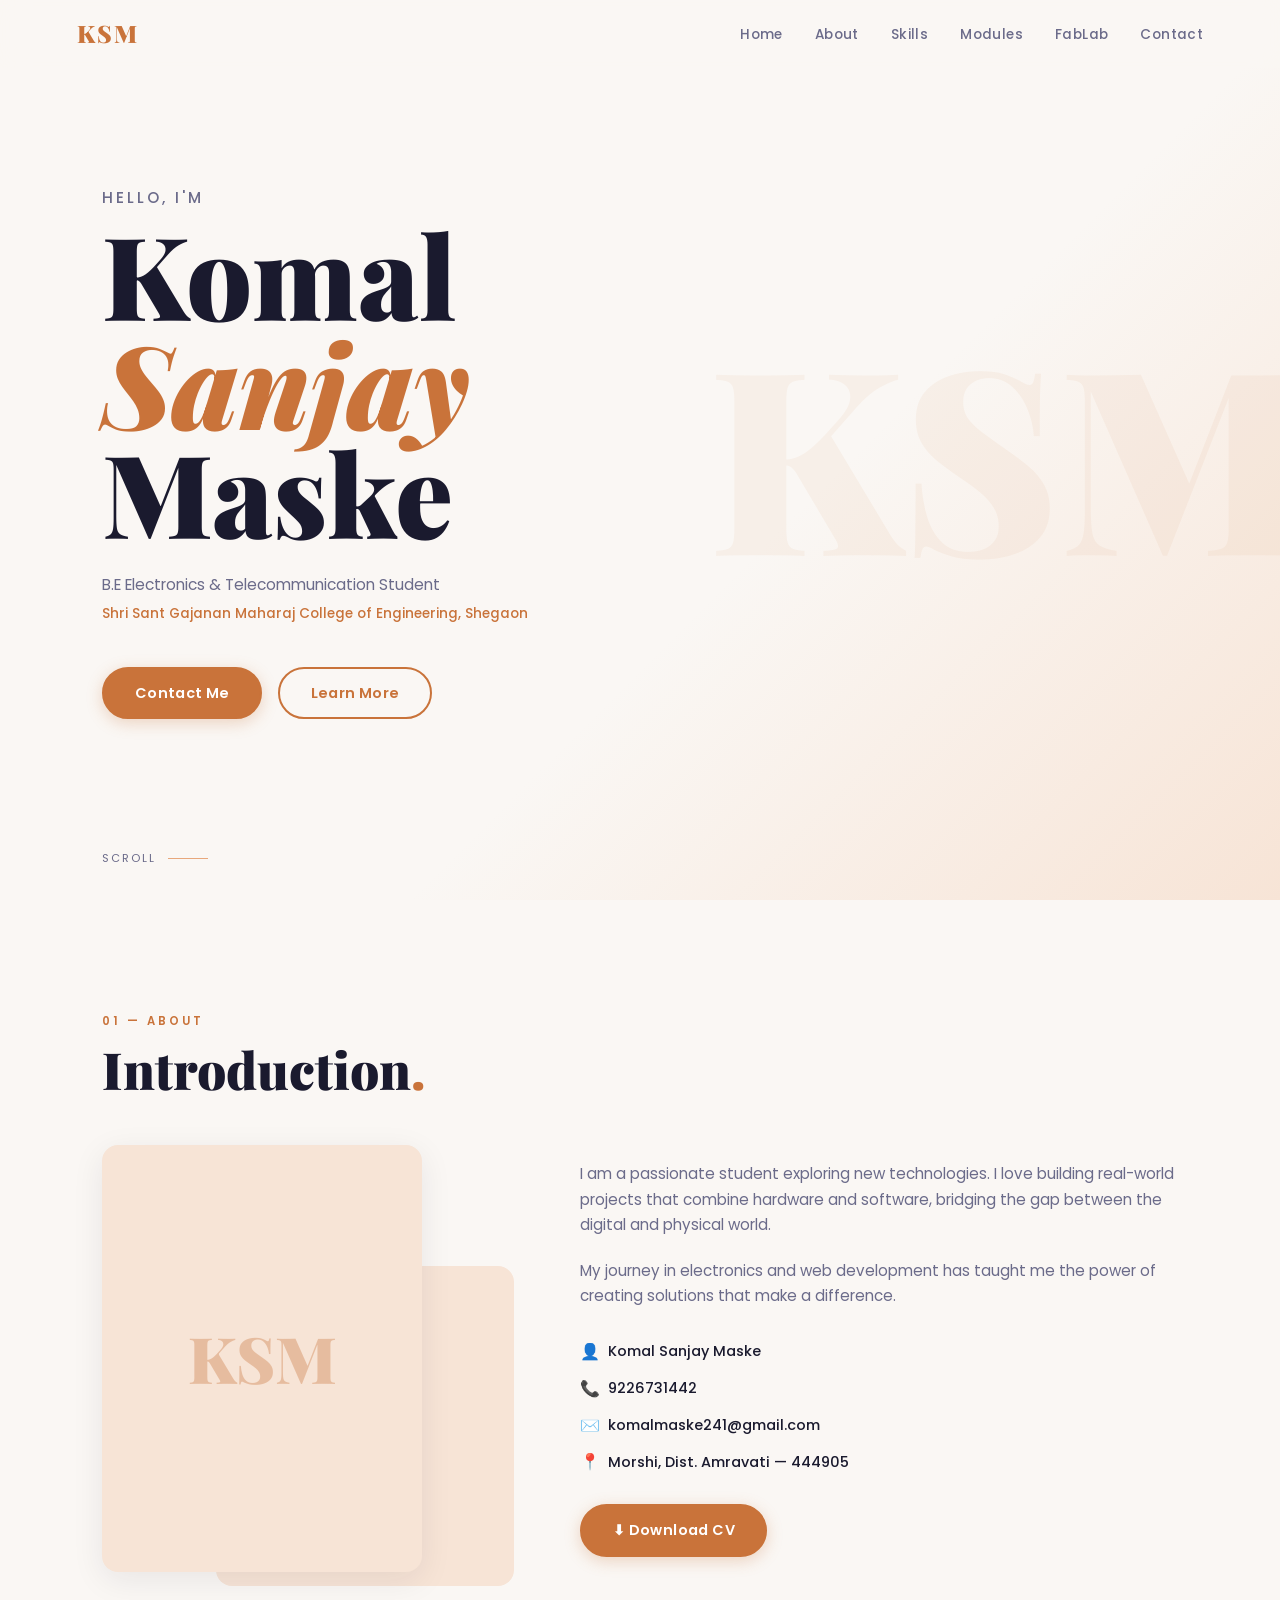
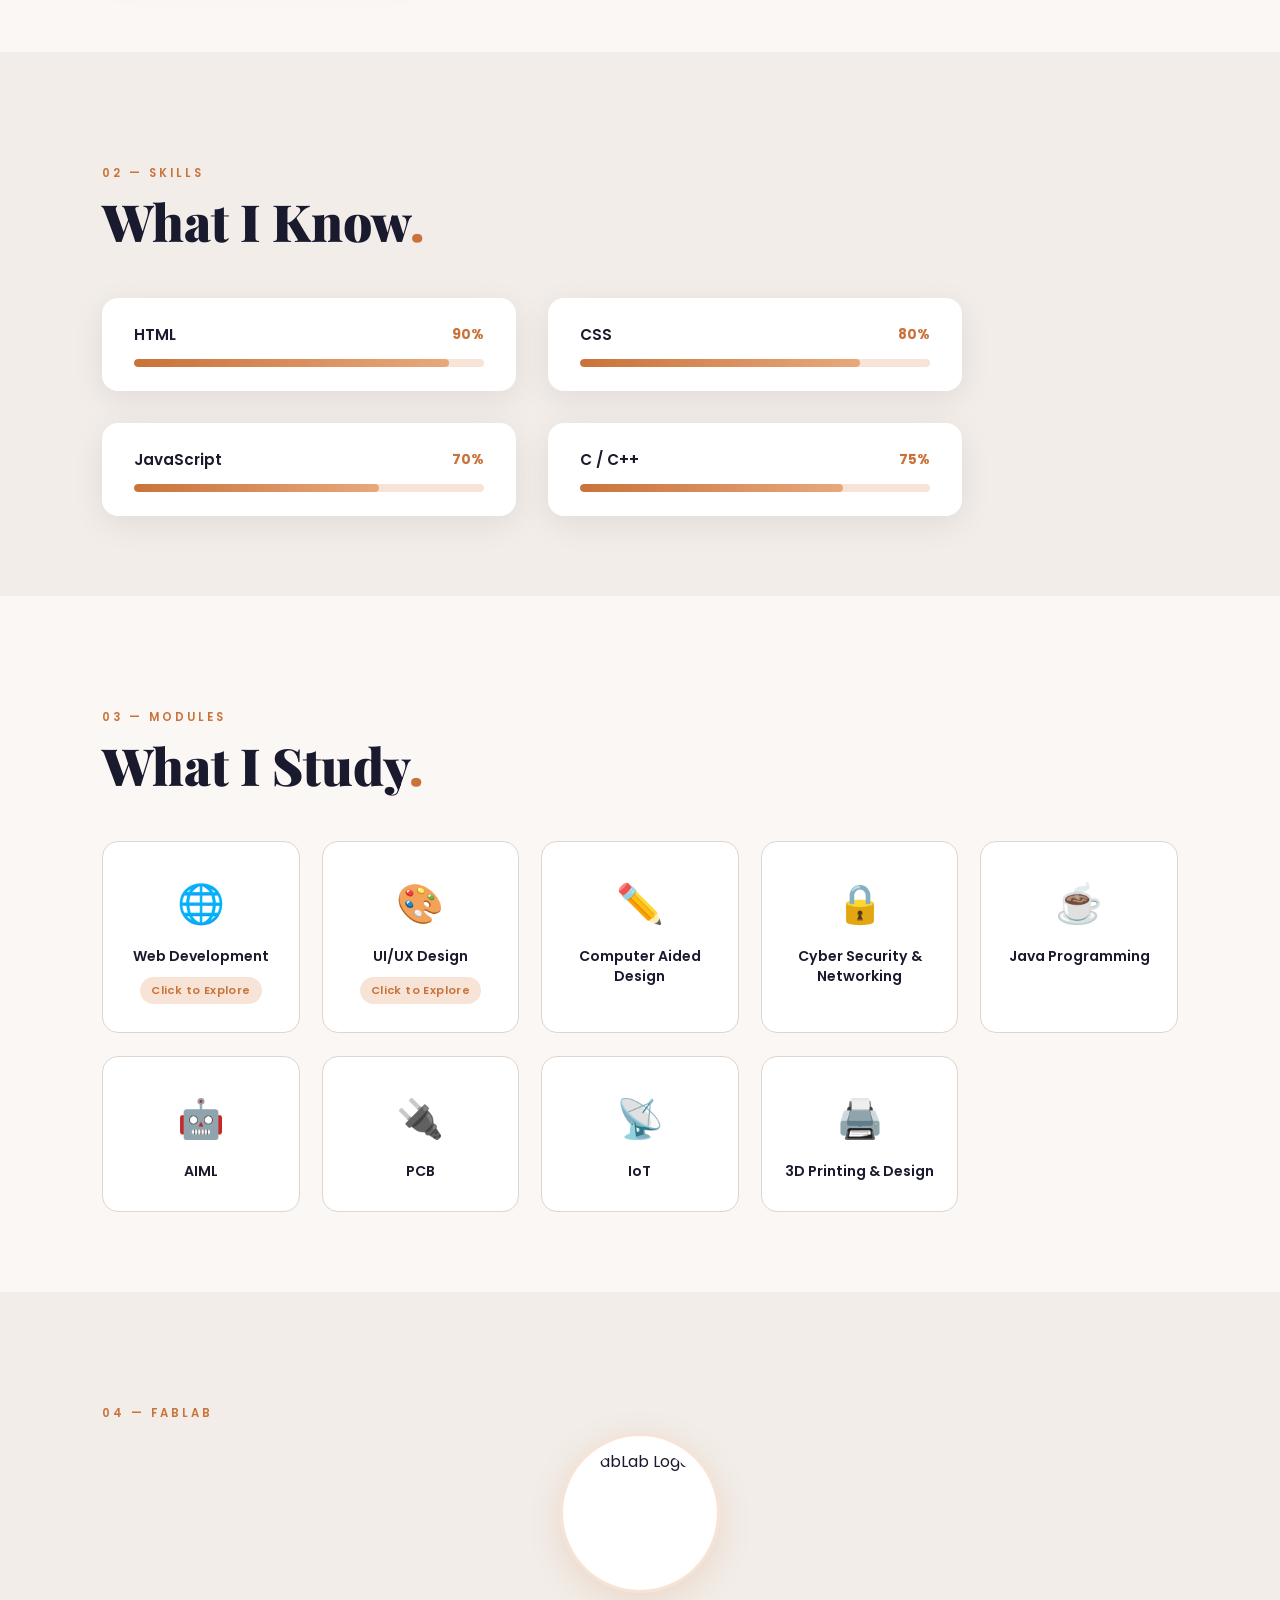
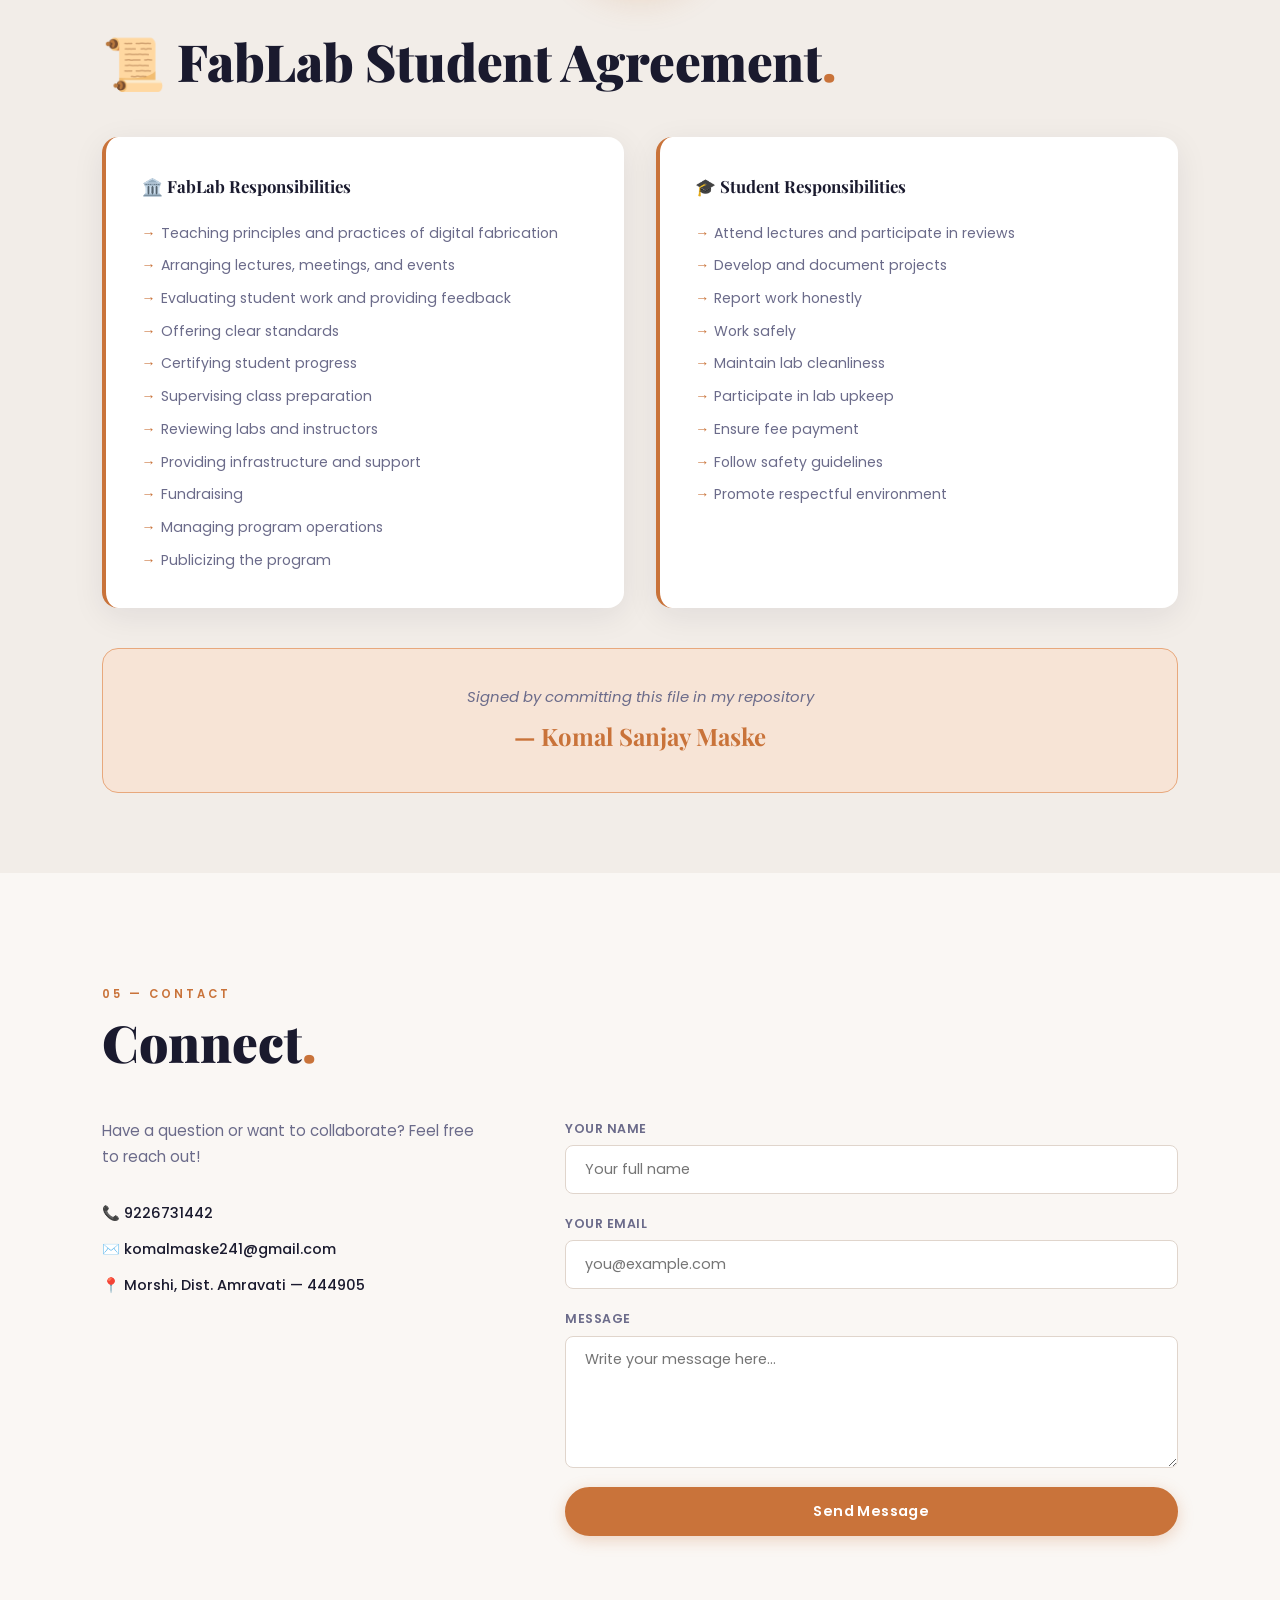
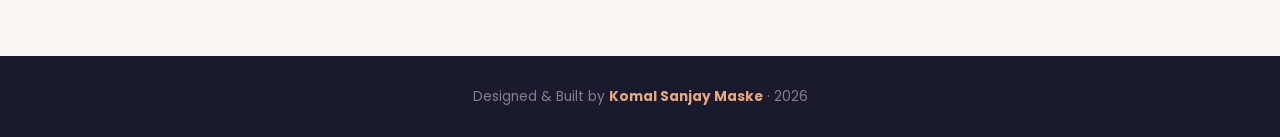
==== commit fc44e9f6: "Add files via upload" ====
--- a/index.html
+++ b/index.html
@@ -56,11 +56,6 @@
     <h2 class="section-title">Introduction</h2>
     <div class="about-grid">
       <div class="about-image-wrap fade-left">
-        <!--
-          Add your photo:
-          1. Place a photo named "profile.jpg" inside an "images/" folder
-          2. It will appear here automatically
-        -->
         <div class="about-img-placeholder">
           <img src="images/profile.jpg" alt="Komal Sanjay Maske"
             onerror="this.style.display='none';this.nextElementSibling.style.display='flex'" />
@@ -77,7 +72,6 @@
           <li><span class="detail-icon">✉️</span> komalmaske241@gmail.com</li>
           <li><span class="detail-icon">📍</span> Morshi, Dist. Amravati — 444905</li>
         </ul>
-        <!-- CV PDF is included in the repo as Komal.pdf -->
         <a href="Komal.pdf" class="btn btn-primary" download="Komal_Maske_CV.pdf">⬇ Download CV</a>
       </div>
     </div>
@@ -112,12 +106,12 @@
     <div class="section-label">03 — Modules</div>
     <h2 class="section-title">What I Study</h2>
     <div class="modules-grid" id="modules-grid">
-      <div class="module-card clickable fade-up" data-modal="modal-webdev" tabindex="0" role="button" aria-label="Web Development">
+      <div class="module-card clickable fade-up" data-modal="modal-webdev" tabindex="0" role="button">
         <div class="module-icon">🌐</div>
         <h3>Web Development</h3>
         <span class="module-badge">Click to Explore</span>
       </div>
-      <div class="module-card clickable fade-up delay-1" data-modal="modal-uiux" tabindex="0" role="button" aria-label="UI/UX Design">
+      <div class="module-card clickable fade-up delay-1" data-modal="modal-uiux" tabindex="0" role="button">
         <div class="module-icon">🎨</div>
         <h3>UI/UX Design</h3>
         <span class="module-badge">Click to Explore</span>
@@ -155,13 +149,14 @@
 
   <!-- ====================================================
        MODAL: WEB DEVELOPMENT
+       Each day has: Photo → Description → View Assignment button
        ==================================================== -->
   <div class="modal-overlay" id="modal-webdev" role="dialog" aria-modal="true">
     <div class="modal-box">
-      <button class="modal-close" data-close="modal-webdev" aria-label="Close modal">✕</button>
+      <button class="modal-close" data-close="modal-webdev" aria-label="Close">✕</button>
       <h2 class="modal-title">🌐 My Learning Journey — Web Development</h2>
 
-      <div class="day-index" data-group="wd">
+      <div class="day-index">
         <button class="day-tab active" data-day="wd-day1">Day 1</button>
         <button class="day-tab" data-day="wd-day2">Day 2</button>
         <button class="day-tab" data-day="wd-day3">Day 3</button>
@@ -171,98 +166,173 @@
         <button class="day-tab" data-day="wd-day7">Day 7</button>
       </div>
 
-      <!-- WD Day 1 -->
+      <!-- ===== WD DAY 1 ===== -->
       <div class="day-content active" id="wd-day1">
-        <h3>Day 1 — HTML Basics</h3>
-        <p>On the 1st day I learned the basics of HTML. I learned how to structure a webpage, explored various HTML tags like headings, paragraphs, bold, italic, underline, lists, marquee, font, and images. I also practiced adding audio and links. My first assignment was creating an SSGMCE info page.</p>
-        <div class="assignment-images">
-          <figure class="assignment-img-wrap">
-            <img src="images/assignments/day1.jpg" alt="Day 1 — HTML Basics Assignment" loading="lazy" />
-            <figcaption>Day 1 — HTML Structure, Tags, Images &amp; Audio in VS Code</figcaption>
-          </figure>
-        </div>
-      </div>
-
-      <!-- WD Day 2 -->
+        <div class="day-card">
+          <div class="day-photo-wrap">
+            <img src="images/assignments/day1.jpg" alt="Day 1 Assignment" loading="lazy" />
+          </div>
+          <div class="day-info">
+            <h3>Day 1 — HTML Basics</h3>
+            <p>On the 1st day I learned the basics of HTML. I learned how to structure a webpage, explored various HTML tags like headings, paragraphs, bold, italic, underline, lists, marquee, font, and images. I also practiced adding audio and external links. My first assignment was creating an SSGMCE information page in VS Code.</p>
+            <div class="day-topics">
+              <span class="topic-tag">HTML Structure</span>
+              <span class="topic-tag">&lt;h1&gt; &lt;p&gt; &lt;b&gt; &lt;i&gt;</span>
+              <span class="topic-tag">Lists &amp; Links</span>
+              <span class="topic-tag">Images &amp; Audio</span>
+              <span class="topic-tag">Marquee &amp; Font</span>
+            </div>
+            <a href="Myself.html" target="_blank" rel="noopener" class="btn-view-assignment">
+              📄 View Assignment
+            </a>
+          </div>
+        </div>
+      </div>
+
+      <!-- ===== WD DAY 2 ===== -->
       <div class="day-content" id="wd-day2">
-        <h3>Day 2 — Tables &amp; Links</h3>
-        <p>Day 2 covered HTML tables using <code>&lt;table&gt;</code>, <code>&lt;tr&gt;</code>, <code>&lt;th&gt;</code>, <code>&lt;td&gt;</code> with attributes like <code>border</code>, <code>cellpadding</code>, <code>cellspacing</code>, <code>bgcolor</code>, <code>rowspan</code>, and <code>colspan</code>. I built a marks table and a student info table.</p>
-        <div class="assignment-images">
-          <figure class="assignment-img-wrap">
-            <img src="images/assignments/day2.jpg" alt="Day 2 — HTML Tables Assignment" loading="lazy" />
-            <figcaption>Day 2 — HTML Tables: Branch Seats Cut-off &amp; Student Info (Name, Age, Gender)</figcaption>
-          </figure>
-        </div>
-      </div>
-
-      <!-- WD Day 3 -->
+        <div class="day-card">
+          <div class="day-photo-wrap">
+            <img src="images/assignments/day2.jpg" alt="Day 2 Assignment" loading="lazy" />
+          </div>
+          <div class="day-info">
+            <h3>Day 2 — Images, Tables &amp; Links</h3>
+            <p>Day 2 covered HTML tables using <code>&lt;table&gt;</code>, <code>&lt;tr&gt;</code>, <code>&lt;th&gt;</code>, <code>&lt;td&gt;</code> with attributes like <code>border</code>, <code>cellpadding</code>, <code>cellspacing</code>, <code>bgcolor</code>, <code>rowspan</code>, and <code>colspan</code>. I built a Branch/Seats/Cut-off table and a Student Name/Age/Gender info table.</p>
+            <div class="day-topics">
+              <span class="topic-tag">&lt;table&gt; &lt;tr&gt; &lt;th&gt; &lt;td&gt;</span>
+              <span class="topic-tag">rowspan &amp; colspan</span>
+              <span class="topic-tag">cellpadding &amp; cellspacing</span>
+              <span class="topic-tag">bgcolor attribute</span>
+            </div>
+            <a href="marks3.html" target="_blank" rel="noopener" class="btn-view-assignment">
+              📄 View Assignment
+            </a>
+          </div>
+        </div>
+      </div>
+
+      <!-- ===== WD DAY 3 ===== -->
       <div class="day-content" id="wd-day3">
-        <h3>Day 3 — Introduction to CSS Selectors</h3>
-        <p>Day 3 introduced CSS: element selectors (styling all <code>p</code> tags with <code>color: blue; font-size: 18px</code>) and class selectors (using <code>.highlight</code> with brown background and cadetblue text). I practiced writing both in separate HTML files.</p>
-        <div class="assignment-images">
-          <figure class="assignment-img-wrap">
-            <img src="images/assignments/day3.jpg" alt="Day 3 — CSS Selectors Assignment" loading="lazy" />
-            <figcaption>Day 3 — CSS Element Selector &amp; Class Selector Examples</figcaption>
-          </figure>
-        </div>
-      </div>
-
-      <!-- WD Day 4 -->
+        <div class="day-card">
+          <div class="day-photo-wrap">
+            <img src="images/assignments/day3.jpg" alt="Day 3 Assignment" loading="lazy" />
+          </div>
+          <div class="day-info">
+            <h3>Day 3 — Introduction to CSS Selectors</h3>
+            <p>Day 3 introduced CSS. I learned element selectors — styling all <code>&lt;p&gt;</code> tags with <code>color: blue</code> and <code>font-size: 18px</code>. I also learned class selectors using <code>.highlight</code> with brown background and cadetblue text color. I practiced both types in separate HTML files.</p>
+            <div class="day-topics">
+              <span class="topic-tag">Element Selector</span>
+              <span class="topic-tag">Class Selector</span>
+              <span class="topic-tag">color &amp; font-size</span>
+              <span class="topic-tag">background-color</span>
+              <span class="topic-tag">&lt;style&gt; tag</span>
+            </div>
+            <a href="My_journey.html" target="_blank" rel="noopener" class="btn-view-assignment">
+              📄 View Assignment
+            </a>
+          </div>
+        </div>
+      </div>
+
+      <!-- ===== WD DAY 4 ===== -->
       <div class="day-content" id="wd-day4">
-        <h3>Day 4 — CSS Flexbox</h3>
-        <p>Day 4 explored CSS Flexbox layout. I used <code>display: flex</code>, <code>justify-content: space-between</code>, <code>align-items: center</code>, and <code>flex-direction: row</code> to arrange 8 numbered boxes inside a blue-violet container. Each box had dark sea green background and brown text.</p>
-        <div class="assignment-images">
-          <figure class="assignment-img-wrap">
-            <img src="images/assignments/day4.jpg" alt="Day 4 — CSS Flexbox" loading="lazy" />
-            <figcaption>Day 4 — CSS Flexbox: 8 Boxes Layout with Container</figcaption>
-          </figure>
-        </div>
-      </div>
-
-      <!-- WD Day 5 -->
+        <div class="day-card">
+          <div class="day-photo-wrap">
+            <img src="images/assignments/day4.jpg" alt="Day 4 Assignment" loading="lazy" />
+          </div>
+          <div class="day-info">
+            <h3>Day 4 — CSS Flexbox Layout</h3>
+            <p>Day 4 explored CSS Flexbox. I used <code>display: flex</code>, <code>justify-content: space-between</code>, <code>align-items: center</code>, and <code>flex-direction: row</code> to arrange 8 numbered boxes inside a blue-violet container. Each box had dark sea green background and brown text.</p>
+            <div class="day-topics">
+              <span class="topic-tag">display: flex</span>
+              <span class="topic-tag">justify-content</span>
+              <span class="topic-tag">align-items</span>
+              <span class="topic-tag">flex-direction</span>
+              <span class="topic-tag">height &amp; width</span>
+            </div>
+            <a href="My_journey.html" target="_blank" rel="noopener" class="btn-view-assignment">
+              📄 View Assignment
+            </a>
+          </div>
+        </div>
+      </div>
+
+      <!-- ===== WD DAY 5 ===== -->
       <div class="day-content" id="wd-day5">
-        <h3>Day 5 — Advanced CSS &amp; To-Do App Styling</h3>
-        <p>Day 5 covered advanced CSS: border-radius, box-shadow, padding, margin, and background-color for creating card-like UI. I styled the To-Do List app container with <code>rgb(156,222,252)</code> background, border-radius 15px, and box-shadow. Also added a styled header with font-size 1.7em.</p>
-        <div class="assignment-images">
-          <figure class="assignment-img-wrap">
-            <img src="images/assignments/day5.jpg" alt="Day 5 — Advanced CSS Styling" loading="lazy" />
-            <figcaption>Day 5 — Advanced CSS: Box Model, Box-Shadow &amp; To-Do App Styling</figcaption>
-          </figure>
-        </div>
-      </div>
-
-      <!-- WD Day 6 -->
+        <div class="day-card">
+          <div class="day-photo-wrap">
+            <img src="images/assignments/day5.jpg" alt="Day 5 Assignment" loading="lazy" />
+          </div>
+          <div class="day-info">
+            <h3>Day 5 — Advanced CSS &amp; To-Do App Styling</h3>
+            <p>Day 5 covered advanced CSS properties. I styled a To-Do List app container with <code>background-color: rgb(156,222,252)</code>, <code>border-radius: 15px</code>, and <code>box-shadow: 4px 5px 6px</code>. The body had display flex with center alignment and grey background. I also added a styled header with font-size 1.7em and font-weight 900.</p>
+            <div class="day-topics">
+              <span class="topic-tag">border-radius</span>
+              <span class="topic-tag">box-shadow</span>
+              <span class="topic-tag">padding &amp; margin</span>
+              <span class="topic-tag">font-weight</span>
+              <span class="topic-tag">CSS Box Model</span>
+            </div>
+            <a href="index.html" target="_blank" rel="noopener" class="btn-view-assignment">
+              📄 View Assignment (To-Do App)
+            </a>
+          </div>
+        </div>
+      </div>
+
+      <!-- ===== WD DAY 6 ===== -->
       <div class="day-content" id="wd-day6">
-        <h3>Day 6 — JavaScript Basics</h3>
-        <p>Day 6 introduced JavaScript. I declared variables using <code>var</code>, performed arithmetic operations (subtraction), used comparison operators (<code>&gt;</code>, <code>&gt;&gt;</code>), logical operators, and <code>console.log()</code> to print output. I ran the JS file using Node.js in the VS Code terminal and saw outputs like 100, true, 2, 0, 1.</p>
-        <div class="assignment-images">
-          <figure class="assignment-img-wrap">
-            <img src="images/assignments/day6.jpg" alt="Day 6 — JavaScript Basics" loading="lazy" />
-            <figcaption>Day 6 — JS Variables, Operators &amp; console.log() Output in Node.js Terminal</figcaption>
-          </figure>
-        </div>
-        <div class="day-links">
-          <p class="links-label">📂 My Assignment Files (click to open):</p>
-          <a href="Komal_form.html" target="_blank" rel="noopener" class="day-link-btn">📄 HTML Form Assignment</a>
-          <a href="My_journey.html" target="_blank" rel="noopener" class="day-link-btn">📄 My CSS Journey Page</a>
-          <a href="marks3.html" target="_blank" rel="noopener" class="day-link-btn">📄 Marks Table Assignment</a>
-        </div>
-      </div>
-
-      <!-- WD Day 7 -->
+        <div class="day-card">
+          <div class="day-photo-wrap">
+            <img src="images/assignments/day6.jpg" alt="Day 6 Assignment" loading="lazy" />
+          </div>
+          <div class="day-info">
+            <h3>Day 6 — JavaScript Basics</h3>
+            <p>Day 6 introduced JavaScript. I declared variables using <code>var</code>, performed arithmetic (subtraction: <code>var sub = b - a</code>), used comparison operators (<code>&gt;</code>, <code>&gt;&gt;</code>), logical operators, and <code>console.log()</code> to print output. Running in Node.js terminal gave outputs: 100, true, 2, 0, 1.</p>
+            <div class="day-topics">
+              <span class="topic-tag">var variables</span>
+              <span class="topic-tag">console.log()</span>
+              <span class="topic-tag">Arithmetic Operators</span>
+              <span class="topic-tag">Comparison Operators</span>
+              <span class="topic-tag">Node.js Terminal</span>
+            </div>
+            <div class="assignment-links-row">
+              <a href="Komal_form.html" target="_blank" rel="noopener" class="btn-view-assignment">
+                📄 HTML Form Assignment
+              </a>
+              <a href="marks3.html" target="_blank" rel="noopener" class="btn-view-assignment secondary">
+                📄 Marks Table
+              </a>
+            </div>
+          </div>
+        </div>
+      </div>
+
+      <!-- ===== WD DAY 7 ===== -->
       <div class="day-content" id="wd-day7">
-        <h3>Day 7 — Advanced JavaScript &amp; Final Projects</h3>
-        <p>Day 7 covered advanced JavaScript concepts: DOM manipulation, event listeners (<code>onclick</code>), dynamic HTML creation, and building an interactive To-Do list application. I also consolidated everything by creating my personal portfolio and other web pages as final projects.</p>
-        <div class="assignment-images">
-          <figure class="assignment-img-wrap">
-            <img src="images/assignments/day7.jpg" alt="Day 7 — Advanced JavaScript" loading="lazy" />
-            <figcaption>Day 7 — Advanced JS: To-Do App with DOM Manipulation in VS Code</figcaption>
-          </figure>
-        </div>
-        <div class="day-links">
-          <p class="links-label">📂 Final Project Files (click to open):</p>
-          <a href="Portfolio.html" target="_blank" rel="noopener" class="day-link-btn">🌐 My First Portfolio Page</a>
-          <a href="Myself.html" target="_blank" rel="noopener" class="day-link-btn">📄 About Myself Page</a>
+        <div class="day-card">
+          <div class="day-photo-wrap">
+            <img src="images/assignments/day7.jpg" alt="Day 7 Assignment" loading="lazy" />
+          </div>
+          <div class="day-info">
+            <h3>Day 7 — Advanced JavaScript &amp; Final Projects</h3>
+            <p>Day 7 covered advanced JavaScript: DOM manipulation, event listeners using <code>onclick</code>, dynamically adding list items, and building a complete interactive To-Do List app. I also finalized my personal Portfolio webpage as the capstone project of the entire Web Development module.</p>
+            <div class="day-topics">
+              <span class="topic-tag">DOM Manipulation</span>
+              <span class="topic-tag">addEventListener</span>
+              <span class="topic-tag">innerHTML</span>
+              <span class="topic-tag">Functions</span>
+              <span class="topic-tag">Interactive App</span>
+            </div>
+            <div class="assignment-links-row">
+              <a href="Portfolio.html" target="_blank" rel="noopener" class="btn-view-assignment">
+                🌐 My Portfolio Page
+              </a>
+              <a href="Myself.html" target="_blank" rel="noopener" class="btn-view-assignment secondary">
+                📄 About Myself Page
+              </a>
+            </div>
+          </div>
         </div>
       </div>
 
@@ -271,13 +341,14 @@
 
   <!-- ====================================================
        MODAL: UI/UX DESIGN
+       Day 2 has real photo, others have placeholders
        ==================================================== -->
   <div class="modal-overlay" id="modal-uiux" role="dialog" aria-modal="true">
     <div class="modal-box">
-      <button class="modal-close" data-close="modal-uiux" aria-label="Close modal">✕</button>
+      <button class="modal-close" data-close="modal-uiux" aria-label="Close">✕</button>
       <h2 class="modal-title">🎨 My Learning Index — UI/UX Design</h2>
 
-      <div class="day-index" data-group="ux">
+      <div class="day-index">
         <button class="day-tab active" data-day="ux-day1">Day 1</button>
         <button class="day-tab" data-day="ux-day2">Day 2</button>
         <button class="day-tab" data-day="ux-day3">Day 3</button>
@@ -290,21 +361,29 @@
       <!-- UX Day 1 -->
       <div class="day-content active" id="ux-day1">
         <h3>Day 1 — Basics of UI</h3>
-        <p>On the first day, I learned what UI (User Interface) means — the visual layer of a product that users interact with. I studied design fundamentals: visual hierarchy, consistency, simplicity, and how color/typography affect user experience. I was introduced to Figma as our main design tool.</p>
+        <p>On the first day, I learned what UI (User Interface) means — the visual layer of a product that users interact with. I studied design fundamentals: visual hierarchy, consistency, simplicity, and how color and typography affect user experience. I was introduced to Figma as the main design tool.</p>
         <div class="uiux-placeholder">
-          <div class="placeholder-box">🖥️<br/>UI Basics<br/><small>Add your Day 1 Figma screenshot or notes here</small></div>
-        </div>
-      </div>
-
-      <!-- UX Day 2 -->
+          <div class="placeholder-box">🖥️<br/>UI Basics Notes<br/><small>Add your Day 1 Figma screenshot here</small></div>
+        </div>
+      </div>
+
+      <!-- UX Day 2 — REAL PHOTO -->
       <div class="day-content" id="ux-day2">
-        <h3>Day 2 — Red Bull Project Start</h3>
-        <p>Day 2 was exciting! We started a real-world UI design project for Red Bull. I created a complete Design System including typography (Heading, Price Text, Small Heading), color palettes for Sugarfree, Energy Drink, and Zero variants, button styles, social media icons, and product card designs in Figma.</p>
-        <div class="assignment-images">
-          <figure class="assignment-img-wrap wide">
+        <div class="day-card">
+          <div class="day-photo-wrap wide">
             <img src="images/uiux/day2.jpg" alt="Day 2 — Red Bull UI Design in Figma" loading="lazy" />
-            <figcaption>Day 2 — Red Bull UI Design System: Typography, Color Palette, Logo &amp; Product Cards in Figma</figcaption>
-          </figure>
+          </div>
+          <div class="day-info">
+            <h3>Day 2 — Red Bull Project Start</h3>
+            <p>Day 2 was exciting! We started a real-world UI design project for Red Bull in Figma. I created a complete Design System including typography (Heading, Price Text, Small Heading), color palettes for Sugarfree, Energy Drink, and Zero variants, button styles, social media follow icons, and product card designs.</p>
+            <div class="day-topics">
+              <span class="topic-tag">Design System</span>
+              <span class="topic-tag">Typography</span>
+              <span class="topic-tag">Color Palette</span>
+              <span class="topic-tag">Product Cards</span>
+              <span class="topic-tag">Figma</span>
+            </div>
+          </div>
         </div>
       </div>
 
@@ -320,7 +399,7 @@
       <!-- UX Day 4 -->
       <div class="day-content" id="ux-day4">
         <h3>Day 4 — Animation &amp; Micro-interactions</h3>
-        <p>Day 4 explored how animations and micro-interactions enhance user experience. I learned about hover effects, loading animations, transition timing, and created smooth interactive transitions in Figma prototype mode to make the design feel alive and responsive.</p>
+        <p>Day 4 explored how animations and micro-interactions enhance user experience. I learned about hover effects, loading animations, transition timing, and created smooth interactive transitions in Figma prototype mode to make designs feel alive and responsive.</p>
         <div class="uiux-placeholder">
           <div class="placeholder-box">✨<br/>Animation Design<br/><small>Add your Day 4 animation screenshot here</small></div>
         </div>
@@ -338,9 +417,9 @@
       <!-- UX Day 6 -->
       <div class="day-content" id="ux-day6">
         <h3>Day 6 — Prototype (Red Bull Project)</h3>
-        <p>Day 6 was all about prototyping. I connected all the Red Bull design frames in Figma to create a fully interactive, clickable prototype. I set up prototype flows, transitions (Dissolve, Push, Slide), and tested the experience as if it were a real website. Click below to explore the prototype!</p>
-        <div class="uiux-placeholder figma-preview-box">
-          <div class="placeholder-box">🔗<br/>Red Bull Interactive Prototype<br/><small>Click the button below to open in Figma</small></div>
+        <p>Day 6 was all about prototyping! I connected all the Red Bull design frames in Figma to create a fully interactive, clickable prototype with transitions (Dissolve, Push, Slide) and tested the user flow as if it were a real live website.</p>
+        <div class="uiux-placeholder">
+          <div class="placeholder-box">🔗<br/>Red Bull Prototype<br/><small>Click the button below to open live prototype</small></div>
         </div>
         <div class="day-links">
           <p class="links-label">🔗 View Live Prototype on Figma:</p>
@@ -354,9 +433,9 @@
       <!-- UX Day 7 -->
       <div class="day-content" id="ux-day7">
         <h3>Day 7 — My Final Project</h3>
-        <p>On the final day, I completed my full UI/UX design project applying everything: visual design, grid layout, color theory, typography, component design, and interactive prototyping. The result is a complete, professional-level Figma project. Click below to view my final work!</p>
-        <div class="uiux-placeholder figma-preview-box">
-          <div class="placeholder-box trophy">🏆<br/>My Complete Design Project<br/><small>Click the button below to open in Figma</small></div>
+        <p>On the final day, I completed my full UI/UX design project — applying visual design, grid layout, color theory, typography, component design, and interactive prototyping. The result is a complete, professional-level Figma project. Click below to view my final work!</p>
+        <div class="uiux-placeholder">
+          <div class="placeholder-box">🏆<br/>My Complete Design Project<br/><small>Click the button below to open in Figma</small></div>
         </div>
         <div class="day-links">
           <p class="links-label">🔗 View My Final Project on Figma:</p>
@@ -373,7 +452,14 @@
   <!-- ===== FABLAB ===== -->
   <section id="fablab" class="section section-alt">
     <div class="section-label">04 — FabLab</div>
+
+    <!-- FabLab Logo -->
+    <div class="fablab-logo-wrap fade-up">
+      <img src="images/fablab-logo.jpg" alt="FabLab Logo" class="fablab-logo" />
+    </div>
+
     <h2 class="section-title">📜 FabLab Student Agreement</h2>
+
     <div class="fablab-grid">
       <div class="fablab-card fade-up">
         <h3 class="fablab-card-title">🏛️ FabLab Responsibilities</h3>
@@ -406,6 +492,7 @@
         </ul>
       </div>
     </div>
+
     <div class="fablab-declaration fade-up">
       <p class="declaration-text"><em>Signed by committing this file in my repository</em></p>
       <p class="declaration-name">— Komal Sanjay Maske</p>
--- a/style.css
+++ b/style.css
@@ -1,6 +1,6 @@
 /* ==============================================
    KOMAL SANJAY MASKE — PORTFOLIO
-   style.css  |  Clean, beginner-friendly CSS
+   style.css  |  Final Version
    ============================================== */
 
 /* ---------- CSS VARIABLES ---------- */
@@ -35,7 +35,6 @@
 ul     { list-style: none; }
 code   { background: var(--accent-pale); color: var(--accent); padding: .1rem .4rem; border-radius: 4px; font-size: .88em; }
 
-/* Scrollbar */
 ::-webkit-scrollbar        { width: 6px; }
 ::-webkit-scrollbar-track  { background: var(--bg-alt); }
 ::-webkit-scrollbar-thumb  { background: var(--accent-light); border-radius: 99px; }
@@ -48,26 +47,20 @@
   height: var(--nav-h);
   display: flex; align-items: center; justify-content: space-between;
   padding: 0 6%;
-  background: rgba(250,247,244,.9);
+  background: rgba(250,247,244,.92);
   backdrop-filter: blur(14px);
   border-bottom: 1px solid transparent;
   z-index: 900;
   transition: border-color var(--transition), box-shadow var(--transition);
 }
-#navbar.scrolled {
-  border-bottom-color: var(--border);
-  box-shadow: 0 2px 20px rgba(26,26,46,.07);
-}
-.nav-logo {
-  font-family: var(--font-display);
-  font-size: 1.5rem; font-weight: 900;
-  color: var(--accent); letter-spacing: 2px;
-}
+#navbar.scrolled { border-bottom-color: var(--border); box-shadow: 0 2px 20px rgba(26,26,46,.07); }
+
+.nav-logo { font-family: var(--font-display); font-size: 1.5rem; font-weight: 900; color: var(--accent); letter-spacing: 2px; }
+
 .nav-links { display: flex; gap: 2rem; }
 .nav-links a {
   font-size: .85rem; font-weight: 500; letter-spacing: .4px;
-  color: var(--text-muted);
-  position: relative; padding-bottom: 3px;
+  color: var(--text-muted); position: relative; padding-bottom: 3px;
   transition: color var(--transition);
 }
 .nav-links a::after {
@@ -78,7 +71,6 @@
 .nav-links a:hover          { color: var(--accent); }
 .nav-links a:hover::after   { width: 100%; }
 
-/* Hamburger */
 .hamburger { display: none; flex-direction: column; gap: 5px; background: none; border: none; cursor: pointer; padding: 6px; }
 .hamburger span { display: block; width: 26px; height: 2px; background: var(--text); border-radius: 99px; transition: var(--transition); }
 .hamburger.open span:nth-child(1) { transform: translateY(7px) rotate(45deg); }
@@ -90,17 +82,15 @@
    ====================================================== */
 .btn {
   display: inline-block; padding: .75rem 1.9rem;
-  border-radius: 99px;
-  font-family: var(--font-body); font-size: .9rem; font-weight: 600; letter-spacing: .4px;
+  border-radius: 99px; font-family: var(--font-body);
+  font-size: .9rem; font-weight: 600; letter-spacing: .4px;
   cursor: pointer; border: 2px solid transparent;
   transition: transform var(--transition), box-shadow var(--transition), background var(--transition);
 }
 .btn:hover  { transform: translateY(-3px); }
 .btn:active { transform: translateY(-1px); }
-
 .btn-primary { background: var(--accent); color: var(--white); border-color: var(--accent); box-shadow: 0 4px 16px rgba(201,115,58,.28); }
 .btn-primary:hover { background: #b5612d; box-shadow: var(--shadow-hover); }
-
 .btn-outline { background: transparent; color: var(--accent); border-color: var(--accent); }
 .btn-outline:hover { background: var(--accent-pale); }
 
@@ -117,8 +107,7 @@
 .section-title {
   font-family: var(--font-display);
   font-size: clamp(2rem, 5vw, 3.2rem);
-  font-weight: 900; line-height: 1.1;
-  margin-bottom: 3rem;
+  font-weight: 900; line-height: 1.1; margin-bottom: 3rem;
 }
 .section-title::after { content: '.'; color: var(--accent); }
 
@@ -126,25 +115,21 @@
    HERO
    ====================================================== */
 #hero {
-  min-height: 100vh;
-  display: flex; align-items: center; justify-content: flex-start;
-  padding: var(--nav-h) 8% 4rem;
-  position: relative; overflow: hidden;
+  min-height: 100vh; display: flex; align-items: center; justify-content: flex-start;
+  padding: var(--nav-h) 8% 4rem; position: relative; overflow: hidden;
   background: linear-gradient(135deg, #faf7f4 60%, #f7e4d6 100%);
 }
 .hero-bg-text {
   position: absolute; right: -2%; top: 50%; transform: translateY(-50%);
   font-family: var(--font-display); font-size: clamp(10rem, 20vw, 20rem); font-weight: 900;
-  color: rgba(201,115,58,.06); line-height: 1;
-  user-select: none; pointer-events: none; white-space: nowrap;
-}
-.hero-content { position: relative; z-index: 1; max-width: 680px; }
+  color: rgba(201,115,58,.06); line-height: 1; user-select: none; pointer-events: none; white-space: nowrap;
+}
+.hero-content  { position: relative; z-index: 1; max-width: 680px; }
 .hero-greeting { font-size: .95rem; font-weight: 500; letter-spacing: 3px; text-transform: uppercase; color: var(--text-muted); margin-bottom: .5rem; }
 .hero-name {
   font-family: var(--font-display);
   font-size: clamp(3.2rem, 9vw, 7.5rem);
-  font-weight: 900; line-height: .95;
-  margin-bottom: 1.5rem;
+  font-weight: 900; line-height: .95; margin-bottom: 1.5rem;
   display: flex; flex-direction: column;
 }
 .name-line        { display: block; }
@@ -156,8 +141,7 @@
 .hero-scroll-hint {
   position: absolute; bottom: 2rem; left: 8%;
   display: flex; align-items: center; gap: .75rem;
-  font-size: .7rem; letter-spacing: 2px; text-transform: uppercase;
-  color: var(--text-muted);
+  font-size: .7rem; letter-spacing: 2px; text-transform: uppercase; color: var(--text-muted);
 }
 .scroll-line { width: 40px; height: 1px; background: var(--accent-light); animation: scrollPulse 2s ease-in-out infinite; }
 @keyframes scrollPulse { 0%,100%{transform:scaleX(1);opacity:1} 50%{transform:scaleX(.5);opacity:.4} }
@@ -165,28 +149,21 @@
 /* ======================================================
    ABOUT
    ====================================================== */
-.about-grid {
-  display: grid; grid-template-columns: 1fr 1.5fr;
-  gap: 5rem; align-items: center;
-}
+.about-grid { display: grid; grid-template-columns: 1fr 1.5fr; gap: 5rem; align-items: center; }
 .about-image-wrap { position: relative; }
 .about-img-placeholder {
   width: 100%; aspect-ratio: 3/4; max-width: 320px;
   border-radius: var(--radius); overflow: hidden;
-  background: var(--accent-pale);
-  position: relative; z-index: 1; box-shadow: var(--shadow);
+  background: var(--accent-pale); position: relative; z-index: 1; box-shadow: var(--shadow);
 }
 .about-img-placeholder img { width: 100%; height: 100%; object-fit: cover; }
 .img-fallback {
-  display: none; width: 100%; height: 100%;
-  align-items: center; justify-content: center;
-  font-family: var(--font-display); font-size: 4rem; font-weight: 900;
-  color: var(--accent); opacity: .35;
+  display: none; width: 100%; height: 100%; align-items: center; justify-content: center;
+  font-family: var(--font-display); font-size: 4rem; font-weight: 900; color: var(--accent); opacity: .35;
 }
 .about-accent-box {
   position: absolute; bottom: -14px; right: -14px;
-  width: 75%; height: 75%;
-  background: var(--accent-pale); border-radius: var(--radius); z-index: 0;
+  width: 75%; height: 75%; background: var(--accent-pale); border-radius: var(--radius); z-index: 0;
 }
 .about-text p      { color: var(--text-muted); margin-bottom: 1.2rem; font-size: .95rem; }
 .about-details     { margin: 1.8rem 0; display: flex; flex-direction: column; gap: .6rem; }
@@ -196,17 +173,16 @@
 /* ======================================================
    SKILLS
    ====================================================== */
-.skills-grid { display: grid; grid-template-columns: repeat(2,1fr); gap: 2rem; max-width: 860px; }
-.skill-item  { padding: 1.5rem 2rem; background: var(--white); border-radius: var(--radius); box-shadow: var(--shadow); }
+.skills-grid  { display: grid; grid-template-columns: repeat(2,1fr); gap: 2rem; max-width: 860px; }
+.skill-item   { padding: 1.5rem 2rem; background: var(--white); border-radius: var(--radius); box-shadow: var(--shadow); }
 .skill-header { display: flex; justify-content: space-between; align-items: center; margin-bottom: .7rem; }
 .skill-name   { font-weight: 600; font-size: .95rem; }
 .skill-percent { font-size: .85rem; font-weight: 700; color: var(--accent); }
-.skill-bar { height: 8px; background: var(--accent-pale); border-radius: 99px; overflow: hidden; }
-.skill-fill {
+.skill-bar    { height: 8px; background: var(--accent-pale); border-radius: 99px; overflow: hidden; }
+.skill-fill   {
   height: 100%; width: 0%;
   background: linear-gradient(90deg, var(--accent), var(--accent-light));
-  border-radius: 99px;
-  transition: width 1.2s cubic-bezier(.4,0,.2,1);
+  border-radius: 99px; transition: width 1.2s cubic-bezier(.4,0,.2,1);
 }
 
 /* ======================================================
@@ -215,20 +191,19 @@
 .modules-grid { display: grid; grid-template-columns: repeat(auto-fill,minmax(180px,1fr)); gap: 1.4rem; }
 .module-card {
   background: var(--white); border: 1px solid var(--border);
-  border-radius: var(--radius); padding: 1.8rem 1.4rem;
-  text-align: center;
+  border-radius: var(--radius); padding: 1.8rem 1.4rem; text-align: center;
   transition: transform var(--transition), box-shadow var(--transition), border-color var(--transition);
 }
-.module-card:hover { transform: translateY(-6px); box-shadow: var(--shadow-hover); border-color: var(--accent-light); }
+.module-card:hover     { transform: translateY(-6px); box-shadow: var(--shadow-hover); border-color: var(--accent-light); }
 .module-card.clickable { cursor: pointer; }
 .module-card.clickable:focus { outline: 3px solid var(--accent); outline-offset: 3px; }
-.module-icon { font-size: 2.4rem; margin-bottom: .7rem; }
+.module-icon  { font-size: 2.4rem; margin-bottom: .7rem; }
 .module-card h3 { font-size: .88rem; font-weight: 600; line-height: 1.4; }
 .module-badge {
   display: inline-block; margin-top: .65rem;
   background: var(--accent-pale); color: var(--accent);
-  font-size: .7rem; font-weight: 600;
-  padding: .22rem .7rem; border-radius: 99px; letter-spacing: .4px;
+  font-size: .7rem; font-weight: 600; padding: .22rem .7rem;
+  border-radius: 99px; letter-spacing: .4px;
 }
 
 /* ======================================================
@@ -236,22 +211,17 @@
    ====================================================== */
 .modal-overlay {
   position: fixed; inset: 0; z-index: 1000;
-  background: rgba(26,26,46,.6);
-  backdrop-filter: blur(6px);
-  display: none;
-  align-items: center; justify-content: center;
-  padding: 1.5rem;
-  opacity: 0; transition: opacity .3s ease;
-}
-.modal-overlay.active { display: flex; }
+  background: rgba(26,26,46,.6); backdrop-filter: blur(6px);
+  display: none; align-items: center; justify-content: center;
+  padding: 1.5rem; opacity: 0; transition: opacity .3s ease;
+}
+.modal-overlay.active  { display: flex; }
 .modal-overlay.visible { opacity: 1; }
 
 .modal-box {
   background: var(--white); border-radius: var(--radius);
-  width: 100%; max-width: 800px;
-  max-height: 88vh; overflow-y: auto;
-  padding: 2.5rem 2.5rem 2rem;
-  position: relative;
+  width: 100%; max-width: 820px; max-height: 90vh; overflow-y: auto;
+  padding: 2.2rem 2.2rem 2rem; position: relative;
   transform: translateY(20px); transition: transform .3s ease;
   box-shadow: 0 24px 80px rgba(26,26,46,.2);
 }
@@ -259,72 +229,116 @@
 
 .modal-close {
   position: sticky; top: 0; float: right; margin-bottom: .5rem;
-  background: var(--accent-pale); border: none;
-  color: var(--accent); font-size: 1.1rem; font-weight: 700;
-  width: 36px; height: 36px; border-radius: 50%;
-  cursor: pointer; display: flex; align-items: center; justify-content: center;
-  transition: background var(--transition);
-  z-index: 5;
+  background: var(--accent-pale); border: none; color: var(--accent);
+  font-size: 1.1rem; font-weight: 700; width: 36px; height: 36px;
+  border-radius: 50%; cursor: pointer; display: flex;
+  align-items: center; justify-content: center;
+  transition: background var(--transition); z-index: 5;
 }
 .modal-close:hover { background: var(--accent); color: var(--white); }
 
 .modal-title {
-  font-family: var(--font-display); font-size: clamp(1.3rem,3vw,1.8rem);
-  font-weight: 700; margin-bottom: 1.8rem; color: var(--text);
-  clear: both;
-}
-
-/* Day tabs */
-.day-index { display: flex; flex-wrap: wrap; gap: .5rem; margin-bottom: 2rem; }
+  font-family: var(--font-display); font-size: clamp(1.2rem,3vw,1.7rem);
+  font-weight: 700; margin-bottom: 1.6rem; color: var(--text); clear: both;
+}
+
+/* Day Tabs */
+.day-index { display: flex; flex-wrap: wrap; gap: .45rem; margin-bottom: 1.8rem; }
 .day-tab {
   background: var(--bg-alt); border: 1px solid var(--border);
-  border-radius: 99px; padding: .38rem 1.1rem;
+  border-radius: 99px; padding: .36rem 1rem;
   font-family: var(--font-body); font-size: .82rem; font-weight: 500;
   cursor: pointer; color: var(--text-muted);
   transition: background var(--transition), color var(--transition), border-color var(--transition);
 }
-.day-tab:hover, .day-tab.active {
-  background: var(--accent); color: var(--white); border-color: var(--accent);
-}
-
-/* Day content */
-.day-content      { display: none; animation: fadeIn .35s ease; }
+.day-tab:hover, .day-tab.active { background: var(--accent); color: var(--white); border-color: var(--accent); }
+
+/* Day content panels */
+.day-content        { display: none; animation: fadeIn .35s ease; }
 .day-content.active { display: block; }
 @keyframes fadeIn { from{opacity:0;transform:translateY(8px)} to{opacity:1;transform:translateY(0)} }
 
-.day-content h3 {
-  font-family: var(--font-display); font-size: 1.3rem; font-weight: 700;
-  color: var(--accent); margin-bottom: .9rem;
-}
-.day-content p { color: var(--text-muted); font-size: .93rem; margin-bottom: 1.3rem; line-height: 1.75; }
-
-/* Assignment images */
-.assignment-images { display: flex; gap: 1.25rem; flex-wrap: wrap; margin-bottom: 1.5rem; }
-.assignment-img-wrap {
-  flex: 1 1 260px; max-width: 500px;
-  background: var(--bg-alt); border: 1px solid var(--border);
-  border-radius: var(--radius-sm); overflow: hidden;
-}
-.assignment-img-wrap.wide { max-width: 100%; flex: 1 1 100%; }
-.assignment-img-wrap img { width: 100%; height: auto; display: block; }
-.assignment-img-wrap figcaption {
-  font-size: .78rem; color: var(--text-muted);
-  padding: .6rem 1rem; line-height: 1.5; text-align: center;
-}
-
-/* UI/UX placeholder boxes */
-.uiux-placeholder      { margin-bottom: 1.5rem; }
+/* Simple text-only day content (UI/UX placeholders) */
+.day-content > h3 {
+  font-family: var(--font-display); font-size: 1.25rem; font-weight: 700;
+  color: var(--accent); margin-bottom: .85rem;
+}
+.day-content > p { color: var(--text-muted); font-size: .93rem; margin-bottom: 1.2rem; line-height: 1.75; }
+
+/* ======================================================
+   DAY CARD  — Photo + Description + View Assignment
+   ====================================================== */
+.day-card {
+  display: grid;
+  grid-template-columns: 1fr 1fr;
+  gap: 1.8rem;
+  align-items: flex-start;
+}
+
+/* Photo column */
+.day-photo-wrap {
+  border-radius: var(--radius-sm);
+  overflow: hidden;
+  border: 1px solid var(--border);
+  background: var(--bg-alt);
+  box-shadow: var(--shadow);
+}
+.day-photo-wrap img {
+  width: 100%; height: auto; display: block;
+  transition: transform .5s ease;
+}
+.day-photo-wrap:hover img { transform: scale(1.03); }
+.day-photo-wrap.wide { grid-column: 1 / -1; }
+
+/* Info column */
+.day-info h3 {
+  font-family: var(--font-display); font-size: 1.2rem; font-weight: 700;
+  color: var(--accent); margin-bottom: .75rem;
+}
+.day-info p { color: var(--text-muted); font-size: .9rem; line-height: 1.75; margin-bottom: 1rem; }
+
+/* Topic tags */
+.day-topics { display: flex; flex-wrap: wrap; gap: .4rem; margin-bottom: 1.2rem; }
+.topic-tag {
+  background: var(--accent-pale); color: var(--accent);
+  font-size: .72rem; font-weight: 600; padding: .2rem .7rem;
+  border-radius: 99px; letter-spacing: .3px;
+}
+
+/* View Assignment button */
+.btn-view-assignment {
+  display: inline-flex; align-items: center; gap: .4rem;
+  padding: .6rem 1.3rem;
+  background: var(--accent); color: var(--white);
+  border: 2px solid var(--accent);
+  border-radius: 99px;
+  font-family: var(--font-body); font-size: .82rem; font-weight: 600;
+  cursor: pointer; text-decoration: none;
+  transition: background var(--transition), transform var(--transition), box-shadow var(--transition);
+  box-shadow: 0 4px 12px rgba(201,115,58,.25);
+}
+.btn-view-assignment:hover { background: #b5612d; transform: translateY(-2px); box-shadow: 0 8px 20px rgba(201,115,58,.3); }
+.btn-view-assignment.secondary { background: transparent; color: var(--accent); }
+.btn-view-assignment.secondary:hover { background: var(--accent-pale); }
+
+/* Row of multiple assignment buttons */
+.assignment-links-row { display: flex; flex-wrap: wrap; gap: .6rem; }
+
+/* ======================================================
+   UI/UX Placeholder Boxes
+   ====================================================== */
+.uiux-placeholder { margin-bottom: 1.5rem; }
 .placeholder-box {
   background: var(--accent-pale); border: 2px dashed var(--accent-light);
   border-radius: var(--radius-sm); padding: 2.5rem 1rem;
   text-align: center; color: var(--accent);
-  font-size: .88rem; line-height: 1.8;
-}
-.placeholder-box small { color: var(--text-muted); font-size: .8rem; }
-
-/* Day links / Figma buttons */
-.day-links { margin-top: 1.2rem; display: flex; flex-direction: column; gap: .7rem; }
-.links-label { font-size: .82rem; font-weight: 600; color: var(--text-muted); margin-bottom: .3rem; }
+  font-size: .9rem; line-height: 2;
+}
+.placeholder-box small { color: var(--text-muted); font-size: .78rem; }
+
+/* Day links row */
+.day-links { margin-top: 1.2rem; display: flex; flex-direction: column; gap: .6rem; }
+.links-label { font-size: .8rem; font-weight: 600; color: var(--text-muted); }
 .day-link-btn {
   display: inline-block; padding: .6rem 1.4rem;
   background: var(--bg-alt); border: 1px solid var(--border);
@@ -333,15 +347,27 @@
   width: fit-content;
 }
 .day-link-btn:hover { background: var(--accent-pale); border-color: var(--accent); color: var(--accent); }
-.figma-btn {
-  background: #1e1e2e; color: #a78bfa; border-color: #3d3d5c;
-  font-weight: 600;
-}
-.figma-btn:hover { background: #2d2d44; color: #c4b5fd; border-color: #6d6dab; }
+.figma-btn { background: #1e1e2e; color: #a78bfa; border-color: #3d3d5c; font-weight: 600; }
+.figma-btn:hover { background: #2d2d44; color: #c4b5fd; }
 
 /* ======================================================
    FABLAB
    ====================================================== */
+
+/* Logo */
+.fablab-logo-wrap {
+  display: flex; justify-content: center; margin-bottom: 2.5rem;
+}
+.fablab-logo {
+  width: 160px; height: 160px;
+  object-fit: contain;
+  border-radius: 50%;
+  background: var(--white);
+  box-shadow: 0 8px 32px rgba(201,115,58,.18);
+  padding: 12px;
+  border: 3px solid var(--accent-pale);
+}
+
 .fablab-grid { display: grid; grid-template-columns: repeat(2,1fr); gap: 2rem; margin-bottom: 2.5rem; }
 .fablab-card {
   background: var(--white); border-radius: var(--radius);
@@ -352,7 +378,12 @@
 .fablab-list { display: flex; flex-direction: column; gap: .55rem; }
 .fablab-list li { position: relative; padding-left: 1.2rem; font-size: .88rem; color: var(--text-muted); }
 .fablab-list li::before { content: '→'; position: absolute; left: 0; color: var(--accent); font-weight: 700; }
-.fablab-declaration { text-align: center; padding: 2.2rem; background: var(--accent-pale); border-radius: var(--radius); border: 1px solid var(--accent-light); }
+
+.fablab-declaration {
+  text-align: center; padding: 2.2rem;
+  background: var(--accent-pale); border-radius: var(--radius);
+  border: 1px solid var(--accent-light);
+}
 .declaration-text { color: var(--text-muted); margin-bottom: .4rem; font-size: .93rem; }
 .declaration-name { font-family: var(--font-display); font-size: 1.5rem; font-weight: 700; color: var(--accent); }
 
@@ -369,15 +400,14 @@
 .form-group input,
 .form-group textarea {
   padding: .8rem 1.2rem; border: 1.5px solid var(--border);
-  border-radius: var(--radius-sm);
-  background: var(--white); font-family: var(--font-body); font-size: .9rem; color: var(--text);
-  transition: border-color var(--transition), box-shadow var(--transition);
-  resize: vertical;
+  border-radius: var(--radius-sm); background: var(--white);
+  font-family: var(--font-body); font-size: .9rem; color: var(--text);
+  transition: border-color var(--transition), box-shadow var(--transition); resize: vertical;
 }
 .form-group input:focus,
 .form-group textarea:focus { outline: none; border-color: var(--accent); box-shadow: 0 0 0 3px rgba(201,115,58,.12); }
 .form-group textarea { min-height: 115px; }
-.form-status  { font-size: .85rem; font-weight: 500; min-height: 1.2em; margin-top: .25rem; }
+.form-status { font-size: .85rem; font-weight: 500; min-height: 1.2em; margin-top: .25rem; }
 
 /* ======================================================
    FOOTER
@@ -394,31 +424,27 @@
 .fade-up    { transform: translateY(28px); }
 .fade-left  { transform: translateX(-36px); }
 .fade-right { transform: translateX(36px); }
-
-.fade-up.visible,
-.fade-left.visible,
-.fade-right.visible { opacity: 1; transform: translate(0,0); }
-
+.fade-up.visible, .fade-left.visible, .fade-right.visible { opacity: 1; transform: translate(0,0); }
 .delay-1 { transition-delay: .12s; }
 .delay-2 { transition-delay: .24s; }
 .delay-3 { transition-delay: .36s; }
 
 /* ======================================================
-   RESPONSIVE — TABLET  (max 900px)
+   RESPONSIVE — TABLET (max 900px)
    ====================================================== */
 @media (max-width: 900px) {
   .about-grid, .fablab-grid, .contact-wrapper { grid-template-columns: 1fr; gap: 2.5rem; }
   .about-image-wrap { display: none; }
   .skills-grid { grid-template-columns: 1fr; }
-}
-
-/* ======================================================
-   RESPONSIVE — MOBILE  (max 640px)
+  .day-card { grid-template-columns: 1fr; }
+}
+
+/* ======================================================
+   RESPONSIVE — MOBILE (max 640px)
    ====================================================== */
 @media (max-width: 640px) {
   .section { padding: 5rem 5% 3rem; }
 
-  /* Show hamburger, hide desktop nav */
   .hamburger { display: flex; }
   .nav-links {
     position: absolute; top: var(--nav-h); left: 0; right: 0;
@@ -437,11 +463,13 @@
 
   .modules-grid { grid-template-columns: repeat(2,1fr); }
 
-  /* Modal full screen on mobile */
-  .modal-box { padding: 1.5rem 1.2rem 1.5rem; max-height: 94vh; }
-  .modal-title { font-size: 1.15rem; }
-
-  .assignment-img-wrap { max-width: 100%; }
-  .day-links { flex-direction: column; }
+  .modal-box { padding: 1.5rem 1.2rem; max-height: 94vh; }
+  .modal-title { font-size: 1.1rem; }
+
+  .day-card { grid-template-columns: 1fr; }
+  .assignment-links-row { flex-direction: column; }
+  .btn-view-assignment { width: 100%; justify-content: center; }
   .day-link-btn { width: 100%; text-align: center; }
-}
+
+  .fablab-logo { width: 120px; height: 120px; }
+}
